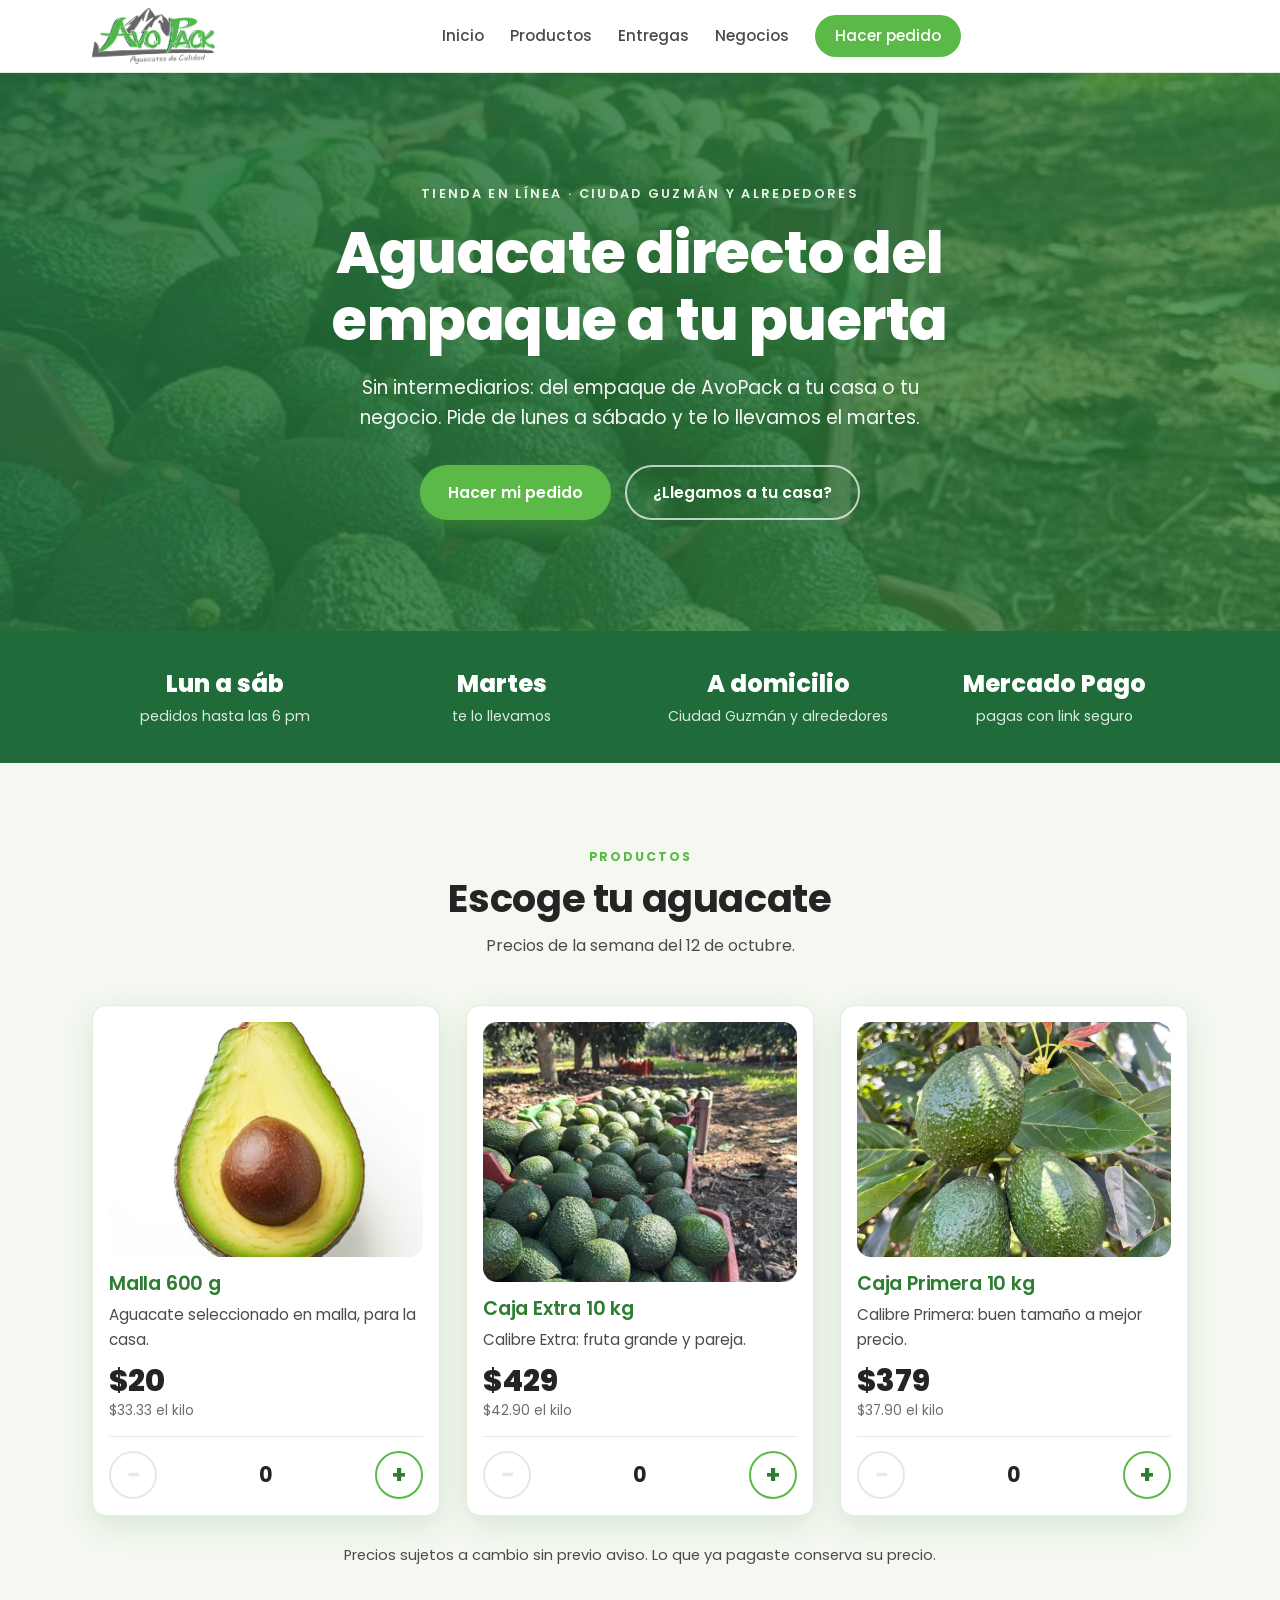
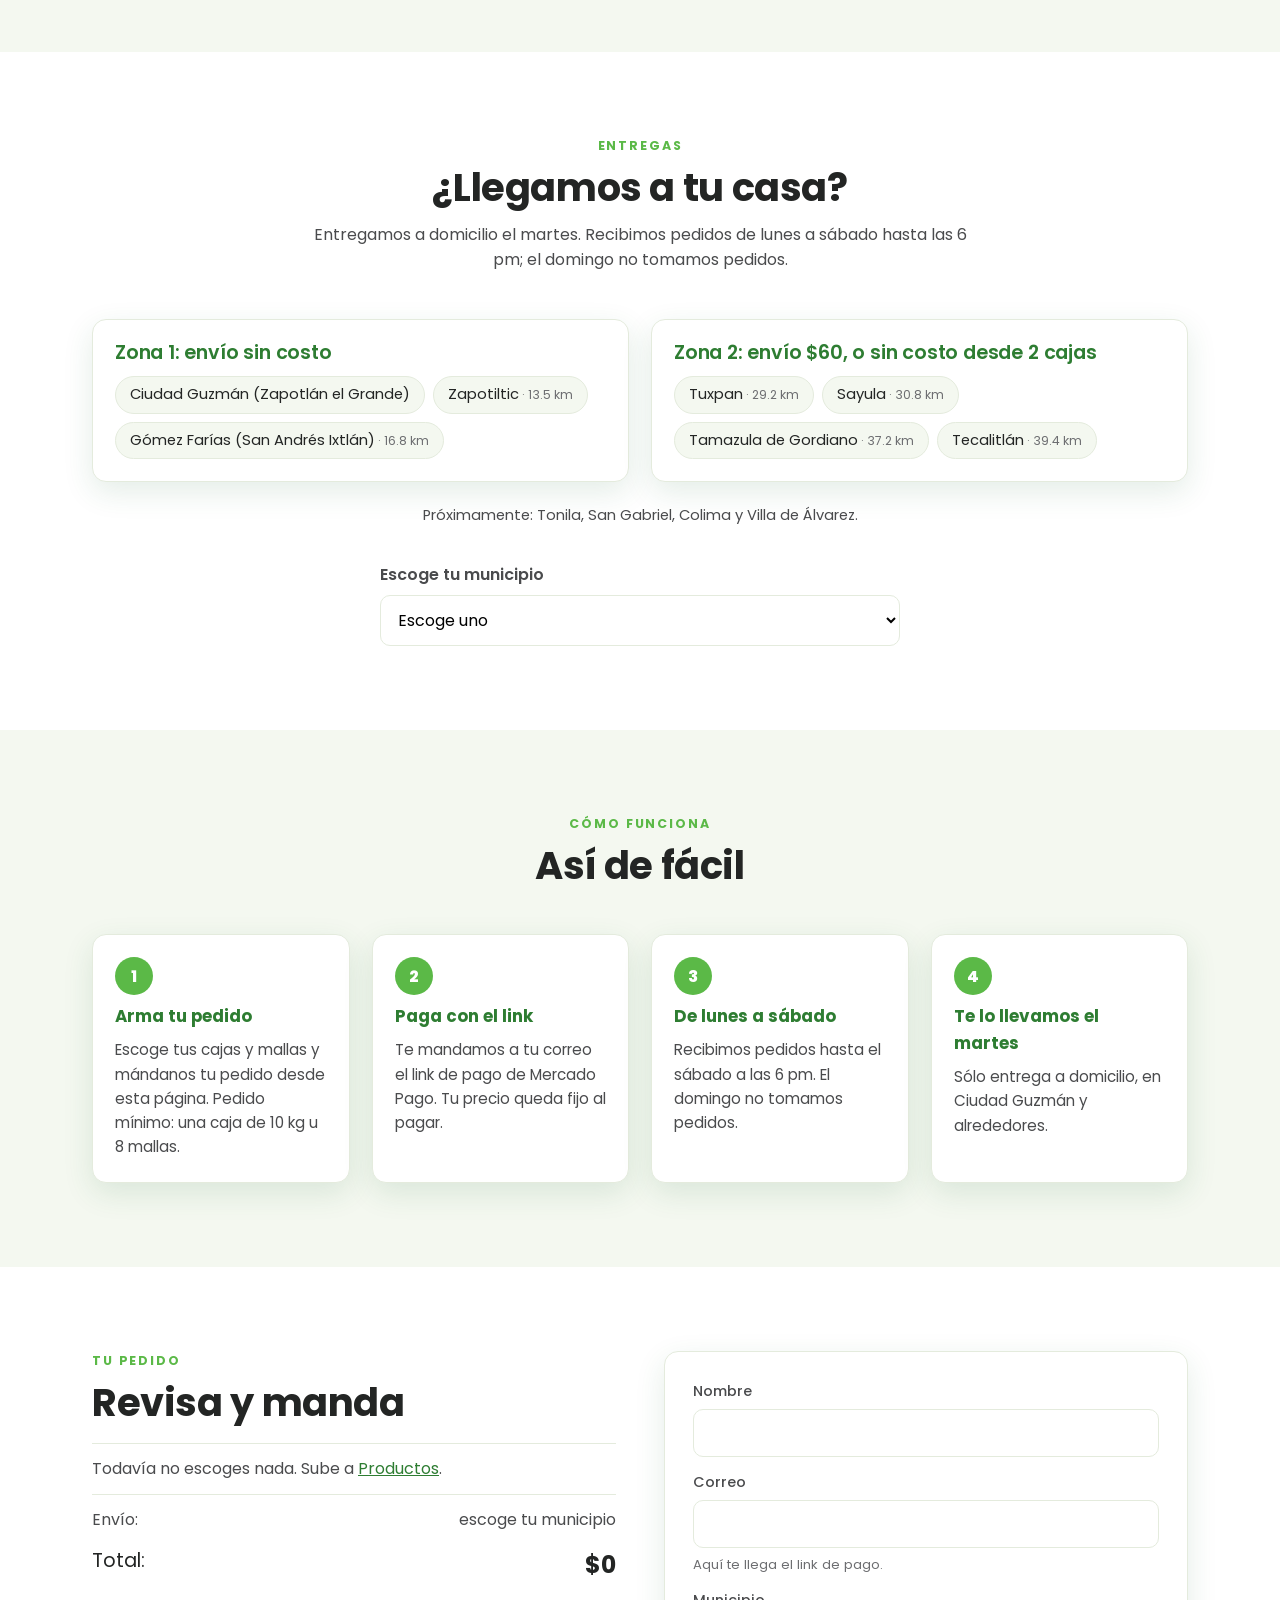
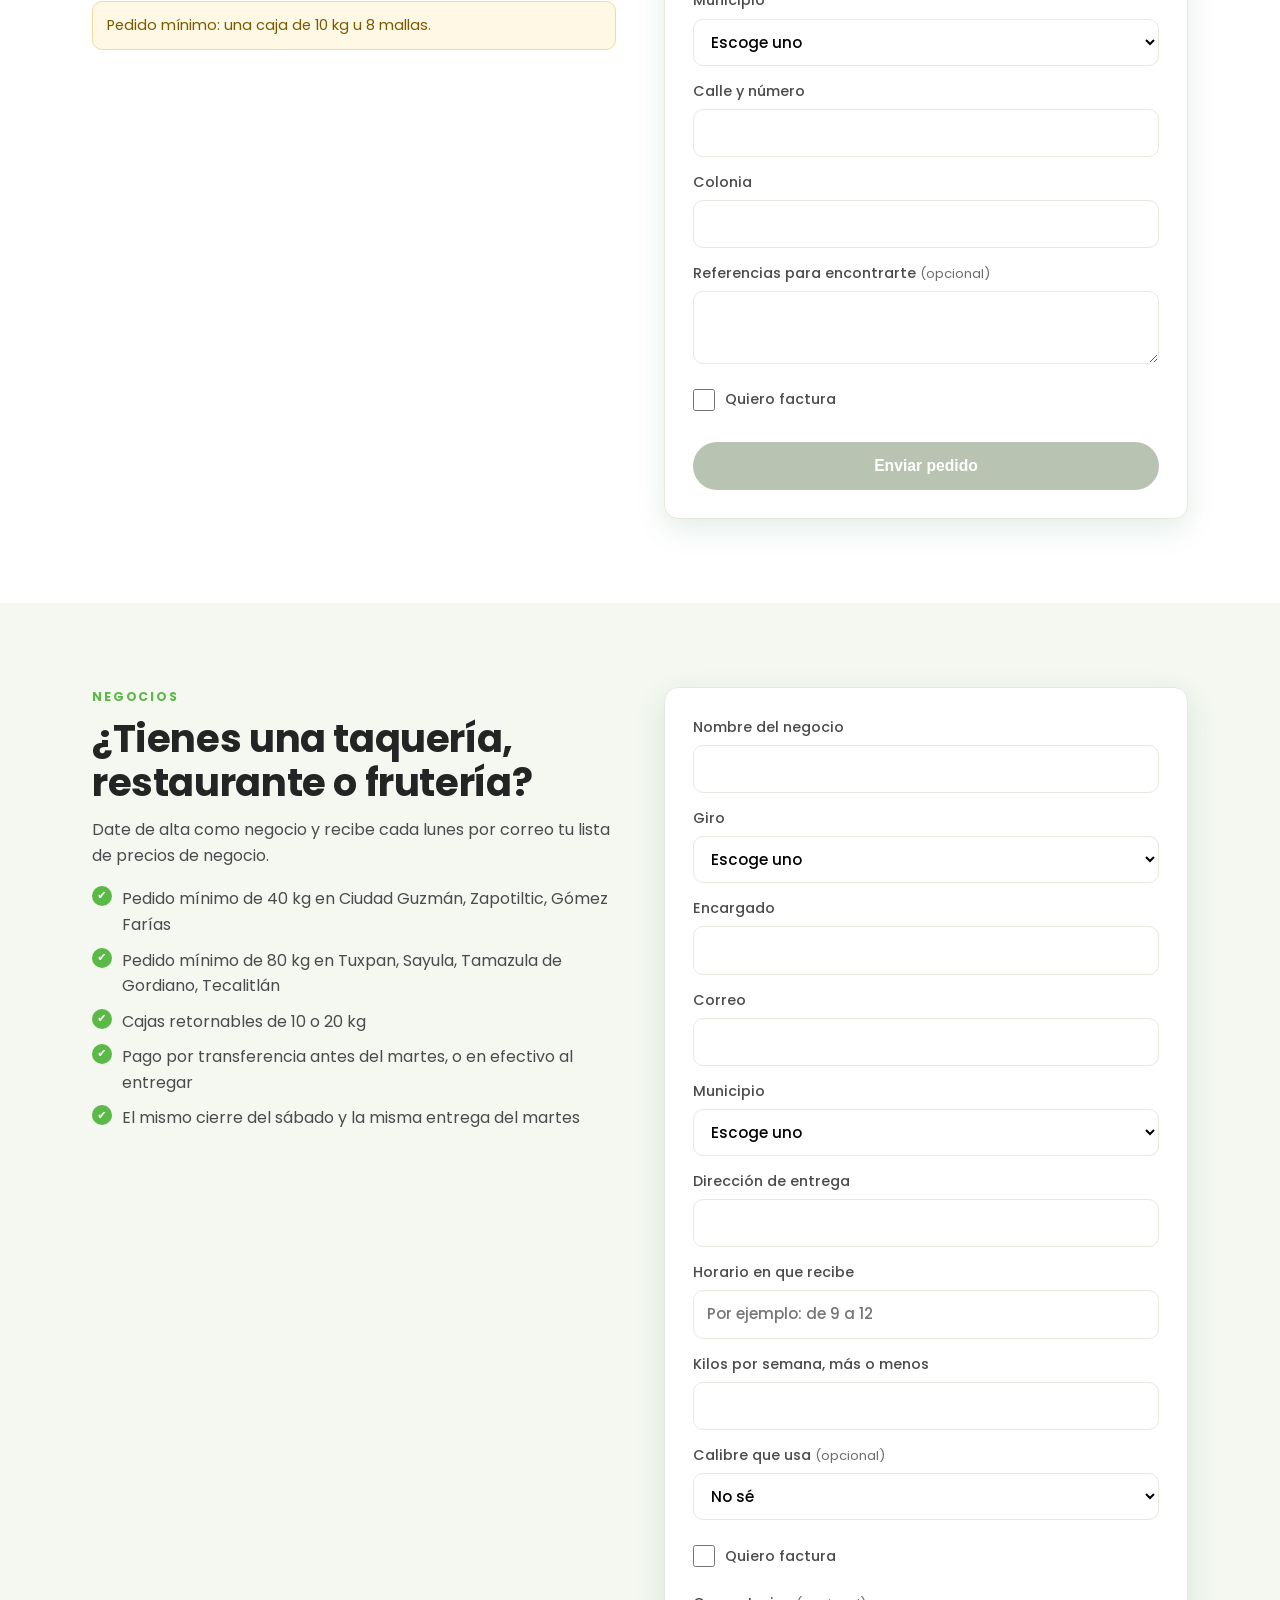
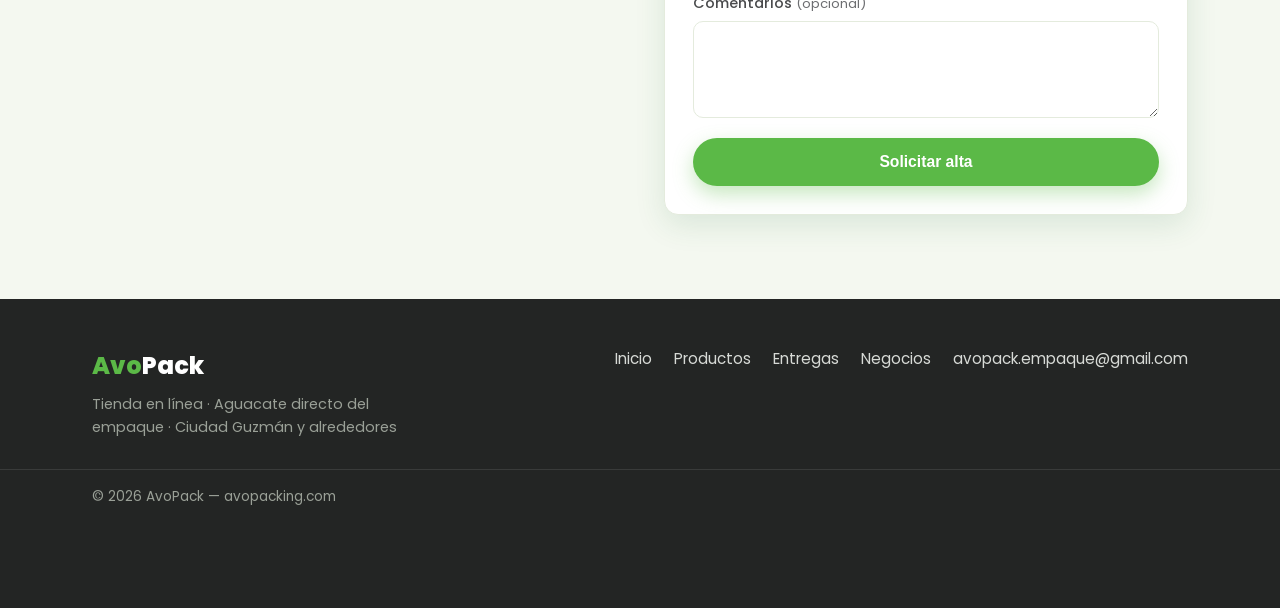
==== tienda/index.html @ 3673d778 "Agregar la tienda en linea (/tienda) para Ciudad Guzman y alrededores - Página nueva avopacking.com/" ====
<!DOCTYPE html>
<html lang="es">
<head>
  <meta charset="UTF-8" />
  <meta name="viewport" content="width=device-width, initial-scale=1.0" />
  <title>Tienda en línea — AvoPack</title>
  <meta name="description"
    content="Aguacate directo del empaque a tu puerta en Ciudad Guzmán y alrededores. Pide de lunes a sábado y te lo llevamos el martes." />

  <meta property="og:title" content="Tienda en línea — AvoPack" />
  <meta property="og:description" content="Aguacate directo del empaque a tu puerta en Ciudad Guzmán y alrededores." />
  <meta property="og:type" content="website" />
  <meta property="og:url" content="https://avopacking.com/tienda/" />
  <meta property="og:image" content="https://avopacking.com/assets/fotos/foto-campo-1.jpg" />

  <link rel="icon" type="image/png" sizes="32x32" href="/assets/favicon-32.png" />
  <link rel="icon" type="image/png" sizes="16x16" href="/assets/favicon-16.png" />
  <link rel="apple-touch-icon" href="/assets/apple-touch-icon.png" />
  <meta name="theme-color" content="#5bb947" />
  <link rel="preconnect" href="https://fonts.googleapis.com" />
  <link rel="preconnect" href="https://fonts.gstatic.com" crossorigin />
  <link href="https://fonts.googleapis.com/css2?family=Poppins:wght@400;500;600;700;800&display=swap" rel="stylesheet" />
  <link rel="stylesheet" href="/styles.css" />
  <link rel="stylesheet" href="/tienda/tienda.css" />
</head>
<body>

  <!-- ====== HEADER ====== -->
  <header class="site-header" id="header">
    <div class="container header-inner">
      <a href="/" class="brand" aria-label="AvoPack inicio">
        <img src="/assets/logo.png" alt="AvoPack" class="brand-logo"
          onerror="this.style.display='none';document.getElementById('brand-text').style.display='flex';" />
        <span class="brand-text" id="brand-text" style="display:none;">
          <strong>Avo<span>Pack</span></strong>
          <small>Aguacates de Calidad</small>
        </span>
      </a>

      <nav class="nav" id="nav" aria-label="Secciones">
        <a href="/">Inicio</a>
        <a href="#productos">Productos</a>
        <a href="#entrega">Entregas</a>
        <a href="#negocios">Negocios</a>
        <a href="#pedido" class="nav-cta">Hacer pedido</a>
      </nav>

      <div class="header-actions">
        <button class="menu-btn" id="menuBtn" aria-label="Menú" aria-expanded="false" aria-controls="nav">
          <span></span><span></span><span></span>
        </button>
      </div>
    </div>
  </header>

  <!-- ====== HERO ====== -->
  <section class="hero hero-tienda" id="inicio">
    <div class="container hero-content">
      <p class="eyebrow">Tienda en línea · Ciudad Guzmán y alrededores</p>
      <h1>Aguacate directo del empaque a tu puerta</h1>
      <p class="hero-sub">
        Sin intermediarios: del empaque de AvoPack a tu casa o tu negocio.
        Pide de lunes a sábado y te lo llevamos el martes.
      </p>
      <div class="hero-buttons">
        <a href="#pedido" class="btn btn-primary">Hacer mi pedido</a>
        <a href="#entrega" class="btn btn-ghost">¿Llegamos a tu casa?</a>
      </div>
    </div>
  </section>

  <!-- ====== DATOS ====== -->
  <section class="stats" aria-label="Cómo entregamos">
    <div class="container stats-grid">
      <div class="stat">
        <strong>Lun a sáb</strong>
        <span>pedidos hasta las 6 pm</span>
      </div>
      <div class="stat">
        <strong>Martes</strong>
        <span>te lo llevamos</span>
      </div>
      <div class="stat">
        <strong>A domicilio</strong>
        <span>Ciudad Guzmán y alrededores</span>
      </div>
      <div class="stat">
        <strong>Mercado Pago</strong>
        <span>pagas con link seguro</span>
      </div>
    </div>
  </section>

  <!-- ====== PRODUCTOS ====== -->
  <section class="section section-alt" id="productos">
    <div class="container">
      <div class="section-head">
        <p class="section-eyebrow">Productos</p>
        <h2>Escoge tu aguacate</h2>
        <p class="section-lead" id="preciosVigencia">Cargando los precios de la semana…</p>
      </div>

      <div class="cards" id="productosGrid" aria-live="polite"></div>
      <noscript>
        <p class="aviso aviso-err">Para hacer tu pedido necesitas activar JavaScript, o escríbenos a
          <a href="mailto:avopack.empaque@gmail.com">avopack.empaque@gmail.com</a>.</p>
      </noscript>

      <p class="nota-precios">
        Precios sujetos a cambio sin previo aviso. Lo que ya pagaste conserva su precio.
      </p>
    </div>
  </section>

  <!-- ====== ENTREGAS ====== -->
  <section class="section" id="entrega">
    <div class="container">
      <div class="section-head">
        <p class="section-eyebrow">Entregas</p>
        <h2>¿Llegamos a tu casa?</h2>
        <p class="section-lead">
          Entregamos a domicilio el martes. Recibimos pedidos de lunes a sábado hasta las 6 pm;
          el domingo no tomamos pedidos.
        </p>
      </div>

      <div class="zonas" id="zonas" aria-live="polite"></div>

      <div class="revisar">
        <label for="revisarMunicipio">Escoge tu municipio</label>
        <select id="revisarMunicipio">
          <option value="">Escoge uno</option>
        </select>
        <p class="aviso" id="revisarResultado" hidden></p>
      </div>

      <form class="contact-form avisame" id="avisameForm" action="https://formsubmit.co/avopack.empaque@gmail.com" method="POST" hidden novalidate>
        <input type="hidden" name="_subject" value="Avísame cuando lleguen — avopacking.com" />
        <input type="hidden" name="_captcha" value="false" />
        <input type="hidden" name="_template" value="table" />
        <input type="hidden" name="_next" value="https://avopacking.com/tienda/gracias.html" />
        <div class="form-status" id="avisameStatus" role="status" aria-live="polite"></div>
        <p>Déjanos tu correo y te avisamos cuando lleguemos a tu municipio.</p>
        <label>
          <span>Tu municipio</span>
          <input type="text" name="municipio" required />
        </label>
        <label>
          <span>Correo</span>
          <input type="email" name="email" autocomplete="email" required />
        </label>
        <button type="submit" class="btn btn-primary">Avísame</button>
      </form>
    </div>
  </section>

  <!-- ====== COMO FUNCIONA ====== -->
  <section class="section section-alt" id="como">
    <div class="container">
      <div class="section-head">
        <p class="section-eyebrow">Cómo funciona</p>
        <h2>Así de fácil</h2>
      </div>
      <ol class="pasos">
        <li>
          <strong>Arma tu pedido</strong>
          <span>Escoge tus cajas y mallas y mándanos tu pedido desde esta página.
            Pedido mínimo: una caja de 10 kg u 8 mallas.</span>
        </li>
        <li>
          <strong>Paga con el link</strong>
          <span>Te mandamos a tu correo el link de pago de Mercado Pago. Tu precio queda fijo al pagar.</span>
        </li>
        <li>
          <strong>De lunes a sábado</strong>
          <span>Recibimos pedidos hasta el sábado a las 6 pm. El domingo no tomamos pedidos.</span>
        </li>
        <li>
          <strong>Te lo llevamos el martes</strong>
          <span>Sólo entrega a domicilio, en Ciudad Guzmán y alrededores.</span>
        </li>
      </ol>
    </div>
  </section>

  <!-- ====== PEDIDO ====== -->
  <section class="section" id="pedido">
    <div class="container order-grid">
      <div class="order-summary">
        <p class="section-eyebrow">Tu pedido</p>
        <h2>Revisa y manda</h2>
        <ul class="resumen" id="resumen" aria-live="polite">
          <li class="resumen-vacio">Todavía no escoges nada. Sube a <a href="#productos">Productos</a>.</li>
        </ul>
        <p class="resumen-envio">Envío: <span id="envio">escoge tu municipio</span></p>
        <p class="resumen-total">Total: <strong id="total">$0</strong></p>
        <p class="aviso" id="minimo">Pedido mínimo: una caja de 10 kg u 8 mallas.</p>
      </div>

      <form class="contact-form" id="pedidoForm" action="https://formsubmit.co/avopack.empaque@gmail.com" method="POST" novalidate>
        <input type="hidden" name="_subject" value="Pedido de la tienda en línea — avopacking.com" />
        <input type="hidden" name="_captcha" value="false" />
        <input type="hidden" name="_template" value="table" />
        <input type="hidden" name="_next" value="https://avopacking.com/tienda/gracias.html" />
        <input type="hidden" name="pedido" id="campoPedido" />
        <input type="hidden" name="envio" id="campoEnvio" />
        <input type="hidden" name="total" id="campoTotal" />
        <input type="hidden" name="precios_de" id="campoPrecios" />
        <div class="form-status" id="pedidoStatus" role="status" aria-live="polite"></div>

        <label>
          <span>Nombre</span>
          <input type="text" name="nombre" autocomplete="name" required />
        </label>
        <label>
          <span>Correo</span>
          <input type="email" name="email" autocomplete="email" required />
          <small class="ayuda">Aquí te llega el link de pago.</small>
        </label>
        <label>
          <span>Municipio</span>
          <select name="municipio" id="pedidoMunicipio" data-municipios required>
            <option value="">Escoge uno</option>
          </select>
        </label>
        <label>
          <span>Calle y número</span>
          <input type="text" name="calle" autocomplete="address-line1" required />
        </label>
        <label>
          <span>Colonia</span>
          <input type="text" name="colonia" autocomplete="address-level3" required />
        </label>
        <label>
          <span>Referencias para encontrarte <small>(opcional)</small></span>
          <textarea name="referencias" rows="2"></textarea>
        </label>

        <label class="check">
          <input type="checkbox" name="quiere_factura" value="sí" data-factura="pedidoFactura" />
          <span>Quiero factura</span>
        </label>
        <fieldset class="factura" id="pedidoFactura" hidden>
          <legend>Datos para tu factura</legend>
          <label><span>RFC</span><input type="text" name="rfc" autocomplete="off" data-requerido /></label>
          <label><span>Razón social</span><input type="text" name="razon_social" data-requerido /></label>
          <label><span>Código postal fiscal</span><input type="text" name="cp_fiscal" inputmode="numeric" data-requerido /></label>
          <label><span>Régimen fiscal</span><input type="text" name="regimen_fiscal" data-requerido /></label>
          <label><span>Uso del CFDI</span><input type="text" name="uso_cfdi" data-requerido /></label>
        </fieldset>

        <button type="submit" class="btn btn-primary" id="pedidoEnviar" disabled>Enviar pedido</button>
      </form>
    </div>
  </section>

  <!-- ====== NEGOCIOS ====== -->
  <section class="section section-alt" id="negocios">
    <div class="container order-grid">
      <div>
        <p class="section-eyebrow">Negocios</p>
        <h2>¿Tienes una taquería, restaurante o frutería?</h2>
        <p class="section-lead">
          Date de alta como negocio y recibe cada lunes por correo tu lista de precios de negocio.
        </p>
        <ul class="check-list" id="negociosReglas">
          <li>Cajas retornables de 10 o 20 kg</li>
          <li>Pago por transferencia antes del martes, o en efectivo al entregar</li>
          <li>El mismo cierre del sábado y la misma entrega del martes</li>
        </ul>
      </div>

      <form class="contact-form" id="negocioForm" action="https://formsubmit.co/avopack.empaque@gmail.com" method="POST" novalidate>
        <input type="hidden" name="_subject" value="Alta de negocio — avopacking.com" />
        <input type="hidden" name="_captcha" value="false" />
        <input type="hidden" name="_template" value="table" />
        <input type="hidden" name="_next" value="https://avopacking.com/tienda/gracias.html" />
        <div class="form-status" id="negocioStatus" role="status" aria-live="polite"></div>

        <label>
          <span>Nombre del negocio</span>
          <input type="text" name="negocio" autocomplete="organization" required />
        </label>
        <label>
          <span>Giro</span>
          <select name="giro" required>
            <option value="">Escoge uno</option>
            <option>Taquería</option>
            <option>Restaurante</option>
            <option>Frutería</option>
            <option>Juguería</option>
            <option>Cocina económica</option>
            <option>Cafetería</option>
            <option>Otro</option>
          </select>
        </label>
        <label>
          <span>Encargado</span>
          <input type="text" name="encargado" autocomplete="name" required />
        </label>
        <label>
          <span>Correo</span>
          <input type="email" name="email" autocomplete="email" required />
        </label>
        <label>
          <span>Municipio</span>
          <select name="municipio" data-municipios required>
            <option value="">Escoge uno</option>
          </select>
        </label>
        <label>
          <span>Dirección de entrega</span>
          <input type="text" name="direccion" autocomplete="street-address" required />
        </label>
        <label>
          <span>Horario en que recibe</span>
          <input type="text" name="horario" placeholder="Por ejemplo: de 9 a 12" required />
        </label>
        <label>
          <span>Kilos por semana, más o menos</span>
          <input type="number" name="kilos_semana" min="0" step="10" inputmode="numeric" required />
        </label>
        <label>
          <span>Calibre que usa <small>(opcional)</small></span>
          <select name="calibre">
            <option value="">No sé</option>
            <option>Súper</option>
            <option>Extra</option>
            <option>Primera</option>
            <option>Segunda</option>
            <option>Tercera</option>
          </select>
        </label>

        <label class="check">
          <input type="checkbox" name="quiere_factura" value="sí" data-factura="negocioFactura" />
          <span>Quiero factura</span>
        </label>
        <fieldset class="factura" id="negocioFactura" hidden>
          <legend>Datos para tu factura</legend>
          <label><span>RFC</span><input type="text" name="rfc" autocomplete="off" data-requerido /></label>
          <label><span>Razón social</span><input type="text" name="razon_social" data-requerido /></label>
          <label><span>Código postal fiscal</span><input type="text" name="cp_fiscal" inputmode="numeric" data-requerido /></label>
          <label><span>Régimen fiscal</span><input type="text" name="regimen_fiscal" data-requerido /></label>
          <label><span>Uso del CFDI</span><input type="text" name="uso_cfdi" data-requerido /></label>
        </fieldset>

        <label>
          <span>Comentarios <small>(opcional)</small></span>
          <textarea name="comentarios" rows="3"></textarea>
        </label>

        <button type="submit" class="btn btn-primary">Solicitar alta</button>
      </form>
    </div>
  </section>

  <!-- ====== FOOTER ====== -->
  <footer class="site-footer">
    <div class="container footer-inner">
      <div class="footer-brand">
        <strong>Avo<span>Pack</span></strong>
        <p>Tienda en línea · Aguacate directo del empaque · Ciudad Guzmán y alrededores</p>
      </div>
      <div class="footer-links">
        <a href="/">Inicio</a>
        <a href="#productos">Productos</a>
        <a href="#entrega">Entregas</a>
        <a href="#negocios">Negocios</a>
        <a href="mailto:avopack.empaque@gmail.com">avopack.empaque@gmail.com</a>
      </div>
    </div>
    <div class="footer-bottom">
      <div class="container">
        <span>© <span id="year"></span> AvoPack — avopacking.com</span>
      </div>
    </div>
  </footer>

  <a href="#pedido" class="barra-pedido" id="barraPedido" hidden>
    <span>Ver mi pedido</span>
    <strong id="barraTotal">$0</strong>
  </a>

  <script src="/tienda/tienda.js"></script>

  <!-- Vercel Web Analytics -->
  <script>window.va = window.va || function () { (window.vaq = window.vaq || []).push(arguments); };</script>
  <script defer src="/_vercel/insights/script.js"></script>
</body>
</html>
---- styles.css ----
/* ====== AvoPack — estilos ====== */
:root {
  --green: #5bb947;
  --green-dark: #2e7d32;
  --green-deep: #1f6b3a;
  --gray: #6d6e71;
  --gray-dark: #4a4b4d;
  --ink: #232524;
  --bg: #ffffff;
  --bg-soft: #f4f8f0;
  --line: #e4ebdd;
  --white: #ffffff;
  --radius: 14px;
  --shadow: 0 10px 30px rgba(31, 107, 58, 0.12);
  --max: 1140px;
}

* { box-sizing: border-box; margin: 0; padding: 0; }

html { scroll-behavior: smooth; }

body {
  font-family: "Poppins", system-ui, -apple-system, "Segoe UI", Roboto, sans-serif;
  color: var(--ink);
  background: var(--bg);
  line-height: 1.6;
  -webkit-font-smoothing: antialiased;
}

img { max-width: 100%; display: block; }

a { color: inherit; text-decoration: none; }

.container { width: 100%; max-width: var(--max); margin: 0 auto; padding: 0 22px; }

h1, h2, h3 { line-height: 1.15; letter-spacing: -0.01em; }
h2 { font-size: clamp(1.7rem, 3.5vw, 2.4rem); font-weight: 700; color: var(--ink); }
h3 { font-size: 1.2rem; font-weight: 600; }

/* ====== BUTTONS ====== */
.btn {
  display: inline-block;
  padding: 13px 26px;
  border-radius: 999px;
  font-weight: 600;
  font-size: 0.98rem;
  cursor: pointer;
  border: 2px solid transparent;
  transition: transform 0.15s ease, box-shadow 0.2s ease, background 0.2s ease;
}
.btn-primary { background: var(--green); color: #fff; box-shadow: 0 8px 20px rgba(91, 185, 71, 0.35); }
.btn-primary:hover { background: var(--green-dark); transform: translateY(-2px); }
.btn-ghost { background: transparent; color: #fff; border-color: rgba(255, 255, 255, 0.7); }
.btn-ghost:hover { background: rgba(255, 255, 255, 0.15); transform: translateY(-2px); }

/* ====== HEADER ====== */
.site-header {
  position: sticky; top: 0; z-index: 50;
  background: rgba(255, 255, 255, 0.95);
  backdrop-filter: blur(8px);
  border-bottom: 1px solid var(--line);
}
.header-inner { display: flex; align-items: center; justify-content: space-between; gap: 16px; height: 72px; }
.brand { display: flex; align-items: center; }
.brand-logo { height: 56px; width: auto; }
.brand-text { flex-direction: column; line-height: 1; }
.brand-text strong { font-size: 1.5rem; font-weight: 800; color: var(--green); }
.brand-text strong span { color: var(--gray); }
.brand-text small { color: var(--gray); font-style: italic; font-size: 0.7rem; }

.nav { display: flex; align-items: center; gap: 26px; }
.nav a { font-weight: 500; color: var(--gray-dark); font-size: 0.96rem; transition: color 0.2s; }
.nav a:hover { color: var(--green); }
.nav .nav-cta {
  background: var(--green); color: #fff; padding: 9px 20px; border-radius: 999px;
}
.nav .nav-cta:hover { background: var(--green-dark); color: #fff; }

.header-actions { display: flex; align-items: center; gap: 12px; }
.lang-toggle {
  background: transparent; border: 1.5px solid var(--line); border-radius: 999px;
  padding: 6px 12px; font-weight: 600; font-size: 0.8rem; cursor: pointer; color: var(--gray-dark);
}
.lang-toggle .lang-on { color: var(--green); }
body.en .lang-toggle .lang-on { color: var(--gray); }
body.en .lang-toggle .lang-off { color: var(--green); }

.menu-btn { display: none; flex-direction: column; gap: 5px; background: none; border: none; cursor: pointer; padding: 6px; }
.menu-btn span { width: 24px; height: 2.5px; background: var(--gray-dark); border-radius: 2px; transition: 0.3s; }

/* ====== HERO ====== */
.hero {
  position: relative;
  min-height: 88vh;
  display: flex;
  align-items: center;
  background:
    linear-gradient(120deg, rgba(31, 107, 58, 0.86), rgba(46, 125, 50, 0.72)),
    url("assets/fotos/foto-campo-1.jpg") center/cover;
  color: #fff;
  text-align: center;
}
.hero-content { position: relative; max-width: 820px; margin: 0 auto; padding: 90px 22px; }
.eyebrow { text-transform: uppercase; letter-spacing: 0.18em; font-size: 0.8rem; font-weight: 600; opacity: 0.9; margin-bottom: 16px; }
.hero h1 { font-size: clamp(2.1rem, 5.5vw, 3.6rem); font-weight: 800; margin-bottom: 20px; }
.hero-sub { font-size: clamp(1rem, 2vw, 1.18rem); max-width: 620px; margin: 0 auto 32px; opacity: 0.95; }
.hero-buttons { display: flex; gap: 14px; justify-content: center; flex-wrap: wrap; }

/* ====== STATS ====== */
.stats { background: var(--green-deep); color: #fff; }
.stats-grid { display: grid; grid-template-columns: repeat(4, 1fr); gap: 10px; padding: 34px 22px; text-align: center; }
.stat strong { display: block; font-size: 1.5rem; font-weight: 800; }
.stat span { font-size: 0.88rem; opacity: 0.85; }

/* ====== SECTIONS ====== */
.section { padding: 84px 0; }
.section-alt { background: var(--bg-soft); }
.section-eyebrow { text-transform: uppercase; letter-spacing: 0.15em; font-size: 0.78rem; font-weight: 700; color: var(--green); margin-bottom: 10px; }
.section-head { text-align: center; max-width: 660px; margin: 0 auto 46px; }
.section-lead { color: var(--gray-dark); margin-top: 12px; }

/* ====== ABOUT ====== */
.about-grid, .quality-grid, .contact-grid { display: grid; grid-template-columns: 1fr 1fr; gap: 48px; align-items: center; }
.about-text p, .quality-text p { color: var(--gray-dark); margin-bottom: 14px; }
.check-list { list-style: none; margin-top: 18px; }
.check-list li { position: relative; padding-left: 30px; margin-bottom: 10px; color: var(--gray-dark); }
.check-list li::before {
  content: "✔"; position: absolute; left: 0; top: 0;
  color: #fff; background: var(--green); width: 20px; height: 20px; border-radius: 50%;
  font-size: 0.7rem; display: flex; align-items: center; justify-content: center;
}

/* ====== PLACEHOLDER IMAGES ====== */
.placeholder-img {
  background: repeating-linear-gradient(45deg, #e8f1e2, #e8f1e2 14px, #dde9d4 14px, #dde9d4 28px);
  border: 2px dashed #b9d2ab;
  border-radius: var(--radius);
  min-height: 210px;
  display: flex; align-items: center; justify-content: center;
  text-align: center; color: var(--green-dark); font-weight: 600; font-size: 0.92rem;
  padding: 16px;
}
.placeholder-img.tall { min-height: 380px; }
/* Para fotos reales que reemplacen los placeholders */
.ph-photo { width: 100%; height: 100%; object-fit: cover; border-radius: var(--radius); }
.card .ph-photo { min-height: 170px; margin-bottom: 16px; }
.tall.ph-photo, .about-media .ph-photo, .quality-media .ph-photo { min-height: 380px; }
.gallery .ph-photo { aspect-ratio: 4 / 3; }

/* ====== CARDS ====== */
.cards { display: grid; grid-template-columns: repeat(3, 1fr); gap: 26px; }
.card {
  background: #fff; border: 1px solid var(--line); border-radius: var(--radius);
  padding: 16px; box-shadow: var(--shadow); transition: transform 0.2s;
}
.card:hover { transform: translateY(-5px); }
.card .placeholder-img { min-height: 170px; margin-bottom: 16px; }
.card h3 { margin-bottom: 8px; color: var(--green-dark); }
.card p { color: var(--gray-dark); font-size: 0.95rem; }

/* ====== QUALITY BADGES ====== */
.badges { display: flex; flex-direction: column; gap: 14px; margin-top: 22px; }
.badge { display: flex; align-items: center; gap: 14px; background: #fff; border: 1px solid var(--line); border-radius: var(--radius); padding: 14px 18px; box-shadow: var(--shadow); }
.badge-icon { font-size: 1.3rem; width: 42px; height: 42px; display: flex; align-items: center; justify-content: center; background: var(--bg-soft); border-radius: 10px; color: var(--green); }
.badge strong { display: block; color: var(--ink); }
.badge small { color: var(--gray); }

/* ====== VIDEO ====== */
.section-video { background: var(--ink); color: #fff; }
.section-video .section-eyebrow { color: var(--green); }
.section-video h2 { color: #fff; }
.section-video .section-lead { color: #c9cdc6; }
.video-frame {
  position: relative; max-width: 900px; margin: 0 auto;
  aspect-ratio: 16 / 9; border-radius: var(--radius); overflow: hidden;
  box-shadow: 0 18px 50px rgba(0, 0, 0, 0.45); background: #000;
}
.video-frame iframe { position: absolute; inset: 0; width: 100%; height: 100%; border: 0; }

/* ====== GALLERY ====== */
.gallery { display: grid; grid-template-columns: repeat(3, 1fr); gap: 18px; }

/* ====== CONTACT ====== */
.contact-list { list-style: none; margin: 24px 0; }
.contact-list li { display: flex; align-items: center; gap: 12px; margin-bottom: 14px; font-size: 1.02rem; }
.contact-list .ci { font-size: 1.2rem; }
.contact-list a:hover { color: var(--green); }
.socials { display: flex; gap: 12px; margin-top: 18px; }
.socials a { border: 1.5px solid var(--line); border-radius: 999px; padding: 8px 18px; font-weight: 600; font-size: 0.9rem; color: var(--gray-dark); transition: 0.2s; }
.socials a:hover { background: var(--green); color: #fff; border-color: var(--green); }

.contact-form { background: #fff; border: 1px solid var(--line); border-radius: var(--radius); padding: 28px; box-shadow: var(--shadow); display: flex; flex-direction: column; gap: 14px; }
.contact-form label { display: flex; flex-direction: column; gap: 6px; font-weight: 500; font-size: 0.9rem; color: var(--gray-dark); }
.contact-form input, .contact-form textarea {
  border: 1.5px solid var(--line); border-radius: 10px; padding: 11px 13px; font: inherit; font-size: 0.95rem; resize: vertical;
  width: 100%; min-width: 0;
}
.contact-form input:focus, .contact-form textarea:focus { outline: none; border-color: var(--green); }
.contact-form .btn { margin-top: 6px; }
.form-status { display: none; border-radius: 10px; padding: 12px 14px; font-size: 0.92rem; font-weight: 500; }
.form-status.ok { display: block; background: #e8f6e2; color: #2e7d32; border: 1px solid #b9e0a8; }
.form-status.err { display: block; background: #fdecea; color: #c0392b; border: 1px solid #f5c6c0; }

/* ====== FOOTER ====== */
.site-footer { background: var(--ink); color: #d7dad6; }
.footer-inner { display: flex; justify-content: space-between; gap: 26px; flex-wrap: wrap; padding: 48px 22px 30px; }
.footer-brand strong { font-size: 1.5rem; font-weight: 800; color: var(--green); }
.footer-brand strong span { color: #fff; }
.footer-brand p { margin-top: 8px; font-size: 0.9rem; color: #9aa097; max-width: 320px; }
.footer-links { display: flex; gap: 22px; flex-wrap: wrap; align-items: flex-start; }
.footer-links a { color: #d7dad6; font-size: 0.95rem; }
.footer-links a:hover { color: var(--green); }
.footer-bottom { border-top: 1px solid rgba(255, 255, 255, 0.1); padding: 16px 0; font-size: 0.85rem; color: #9aa097; }

/* ====== WHATSAPP FLOAT ====== */
.whatsapp-float {
  position: fixed; right: 20px; bottom: 20px; z-index: 60;
  width: 56px; height: 56px; border-radius: 50%;
  background: #25d366; color: #fff;
  display: flex; align-items: center; justify-content: center;
  box-shadow: 0 8px 22px rgba(37, 211, 102, 0.5);
  transition: transform 0.2s;
}
.whatsapp-float:hover { transform: scale(1.08); }

/* ====== LANGUAGE VISIBILITY ====== */
[data-en] { } /* handled in JS */

/* ====== RESPONSIVE ====== */
@media (max-width: 880px) {
  .nav {
    position: fixed; top: 72px; left: 0; right: 0;
    background: #fff; flex-direction: column; align-items: stretch;
    gap: 0; padding: 10px 22px 20px; border-bottom: 1px solid var(--line);
    transform: translateY(-130%); transition: transform 0.3s ease; box-shadow: var(--shadow);
  }
  .nav.open { transform: translateY(0); }
  .nav a { padding: 12px 0; border-bottom: 1px solid var(--line); }
  .nav .nav-cta { text-align: center; margin-top: 10px; border-bottom: none; }
  .menu-btn { display: flex; }
  .about-grid, .quality-grid, .contact-grid { grid-template-columns: minmax(0, 1fr); gap: 30px; }
  .cards { grid-template-columns: 1fr; }
  .stats-grid { grid-template-columns: repeat(2, 1fr); gap: 22px; }
  .gallery { grid-template-columns: repeat(2, 1fr); }
}
@media (max-width: 480px) {
  .gallery { grid-template-columns: 1fr; }
  .stats-grid { grid-template-columns: 1fr; }
  .section { padding: 60px 0; }
}
---- tienda/tienda.css ----
/* ====== AvoPack — Tienda en línea ======
   Se carga después de /styles.css y sólo agrega lo que esta página necesita. */

/* El hero de la portada ocupa casi toda la pantalla; aquí basta con menos. */
.hero-tienda {
  min-height: 62vh;
  background:
    linear-gradient(120deg, rgba(31, 107, 58, 0.88), rgba(46, 125, 50, 0.74)),
    url("/assets/fotos/foto-campo-1.jpg") center/cover;
}

/* Foco visible para quien navega con teclado. */
.btn:focus-visible,
.nav a:focus-visible,
.stepper button:focus-visible,
.contact-form input:focus-visible,
.contact-form select:focus-visible,
.contact-form textarea:focus-visible,
.check input:focus-visible {
  outline: 3px solid var(--green-dark);
  outline-offset: 2px;
}

/* ====== PRODUCTOS ====== */
.producto { display: flex; flex-direction: column; }
.producto .ph-photo { aspect-ratio: 4 / 3; min-height: 0; }
.producto p { flex-grow: 1; }
.producto .precio { margin: 14px 0 4px; font-size: 1.9rem; font-weight: 800; color: var(--ink); line-height: 1; flex-grow: 0; }
.producto .precio-kg { font-size: 0.85rem; color: var(--gray); margin-bottom: 14px; flex-grow: 0; }

.stepper { display: flex; align-items: center; justify-content: space-between; gap: 10px; border-top: 1px solid var(--line); padding-top: 14px; }
.stepper button {
  width: 48px; height: 48px; border-radius: 50%;
  border: 2px solid var(--green); background: #fff; color: var(--green-dark);
  font: inherit; font-size: 1.5rem; font-weight: 700; line-height: 1; cursor: pointer;
}
.stepper button:hover:not(:disabled) { background: var(--green); color: #fff; }
.stepper button:disabled { border-color: var(--line); color: var(--line); cursor: default; }
.stepper output { font-size: 1.3rem; font-weight: 700; min-width: 3ch; text-align: center; }

.nota-precios { text-align: center; color: var(--gray-dark); font-size: 0.92rem; margin-top: 28px; }

/* ====== ENTREGAS ====== */
.zonas { display: grid; grid-template-columns: repeat(2, minmax(0, 1fr)); gap: 22px; }
.zona { background: #fff; border: 1px solid var(--line); border-radius: var(--radius); padding: 22px; box-shadow: var(--shadow); }
.zona h3 { color: var(--green-dark); margin-bottom: 12px; }
.municipios { list-style: none; display: flex; flex-wrap: wrap; gap: 8px; }
.municipios li { background: var(--bg-soft); border: 1px solid var(--line); border-radius: 999px; padding: 6px 14px; font-size: 0.92rem; }
.municipios small { color: var(--gray); }
.proximamente { grid-column: 1 / -1; text-align: center; color: var(--gray-dark); font-size: 0.92rem; }
.revisar { max-width: 520px; margin: 34px auto 0; display: flex; flex-direction: column; gap: 8px; }
.revisar label { font-weight: 600; color: var(--gray-dark); }
.revisar select {
  border: 1.5px solid var(--line); border-radius: 10px; padding: 12px 13px;
  font: inherit; font-size: 1rem; background: #fff; width: 100%;
}
.revisar select:focus-visible { outline: 3px solid var(--green-dark); outline-offset: 2px; }
.revisar .aviso { margin-top: 6px; }
.avisame { max-width: 520px; margin: 18px auto 0; }
.avisame[hidden] { display: none; }
.avisame p { color: var(--gray-dark); }
.resumen-envio { display: flex; justify-content: space-between; margin-top: 12px; color: var(--gray-dark); }

/* ====== COMO FUNCIONA ====== */
.pasos {
  list-style: none; counter-reset: paso;
  display: grid; grid-template-columns: repeat(4, 1fr); gap: 22px;
}
.pasos li {
  counter-increment: paso;
  background: #fff; border: 1px solid var(--line); border-radius: var(--radius);
  padding: 22px; box-shadow: var(--shadow);
  display: flex; flex-direction: column; gap: 8px;
}
.pasos li::before {
  content: counter(paso);
  width: 38px; height: 38px; border-radius: 50%;
  background: var(--green); color: #fff; font-weight: 800;
  display: flex; align-items: center; justify-content: center;
}
.pasos strong { color: var(--green-dark); font-size: 1.05rem; }
.pasos span { color: var(--gray-dark); font-size: 0.95rem; }

/* ====== PEDIDO ====== */
.order-grid { display: grid; grid-template-columns: 1fr 1fr; gap: 48px; align-items: start; }
.order-summary h2 { margin-bottom: 18px; }
.resumen { list-style: none; border-top: 1px solid var(--line); }
.resumen li { display: flex; justify-content: space-between; gap: 12px; padding: 12px 0; border-bottom: 1px solid var(--line); }
.resumen .resumen-vacio { display: block; color: var(--gray-dark); }
.resumen .resumen-vacio a { color: var(--green-dark); text-decoration: underline; }
.resumen-total { display: flex; justify-content: space-between; font-size: 1.2rem; margin-top: 14px; }
.resumen-total strong { font-size: 1.5rem; }

.aviso { margin-top: 16px; padding: 12px 14px; border-radius: 10px; font-size: 0.92rem; background: #fff8e5; color: #7a5a00; border: 1px solid #f1dca0; }
.aviso.ok { background: #e8f6e2; color: #2e7d32; border-color: #b9e0a8; }
.aviso-err { background: #fdecea; color: #a5281b; border-color: #f5c6c0; }

.contact-form select {
  border: 1.5px solid var(--line); border-radius: 10px; padding: 11px 13px;
  font: inherit; font-size: 0.95rem; background: #fff; width: 100%; min-width: 0;
}
.contact-form select:focus { outline: none; border-color: var(--green); }
.contact-form .ayuda, .contact-form label small { font-weight: 400; color: var(--gray); font-size: 0.82rem; }
.contact-form .check { flex-direction: row; align-items: center; gap: 10px; cursor: pointer; min-height: 44px; }
.contact-form .check input { width: 22px; height: 22px; accent-color: var(--green); }
.factura { border: 1.5px solid var(--line); border-radius: 10px; padding: 14px; display: flex; flex-direction: column; gap: 12px; }
.factura[hidden] { display: none; }
.factura legend { padding: 0 6px; font-weight: 600; font-size: 0.9rem; color: var(--green-dark); }
.contact-form .btn:disabled { background: #b8c4b1; box-shadow: none; transform: none; cursor: not-allowed; }

/* Barra fija con el total, para no perder el pedido al bajar por la página. */
.barra-pedido {
  position: fixed; left: 16px; right: 16px; bottom: 16px; z-index: 60;
  max-width: 520px; margin: 0 auto;
  display: flex; justify-content: space-between; align-items: center; gap: 12px;
  min-height: 52px; padding: 12px 22px; border-radius: 999px;
  background: var(--green-deep); color: #fff; font-weight: 600;
  box-shadow: 0 10px 26px rgba(31, 107, 58, 0.35);
}
.barra-pedido[hidden], .barra-pedido.en-pedido { display: none; }

/* Que el encabezado fijo no tape el título al saltar a una sección. */
section[id] { scroll-margin-top: 72px; }
.barra-pedido:focus-visible { outline: 3px solid var(--green); outline-offset: 3px; }
.site-footer { padding-bottom: 84px; }

/* ====== RESPONSIVE ====== */
@media (max-width: 880px) {
  .pasos { grid-template-columns: repeat(2, 1fr); }
  .order-grid, .zonas { grid-template-columns: minmax(0, 1fr); gap: 30px; }
}
@media (max-width: 480px) {
  .pasos { grid-template-columns: 1fr; }
  .hero-tienda { min-height: 0; }
}
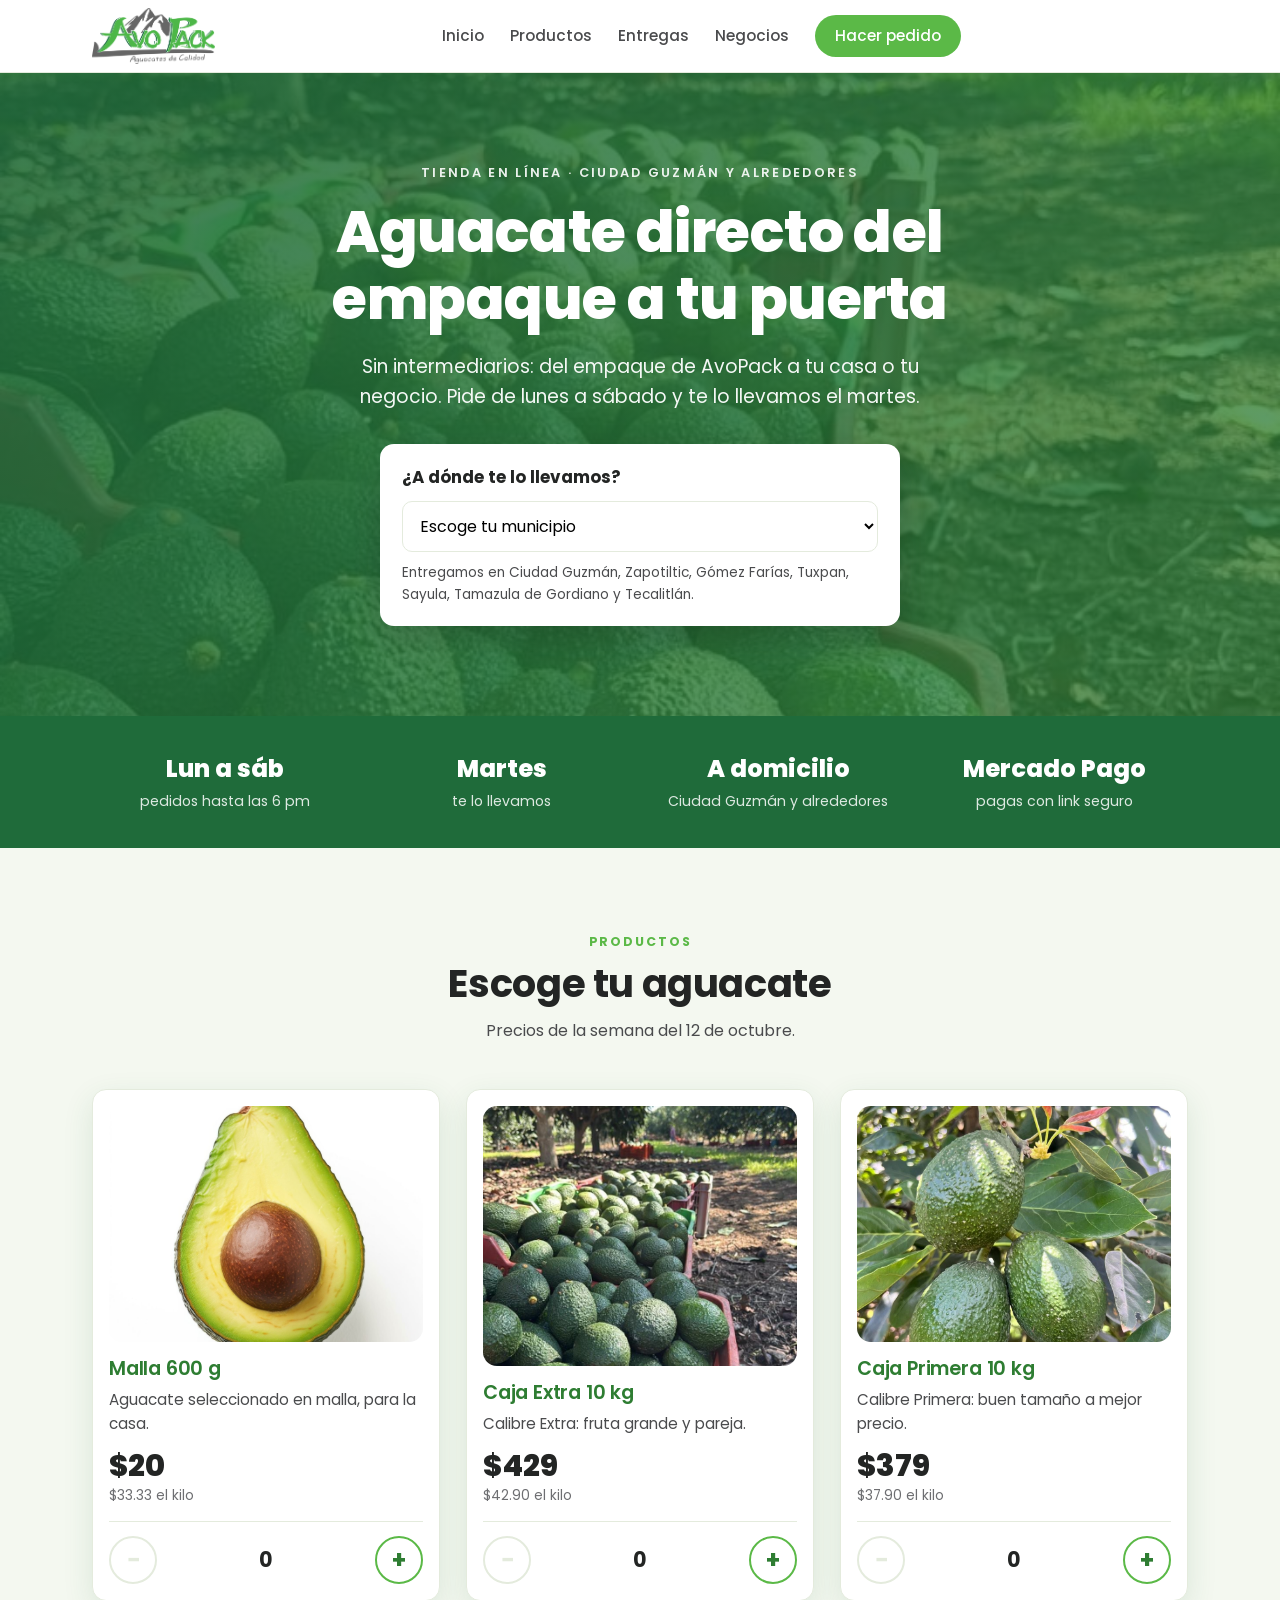
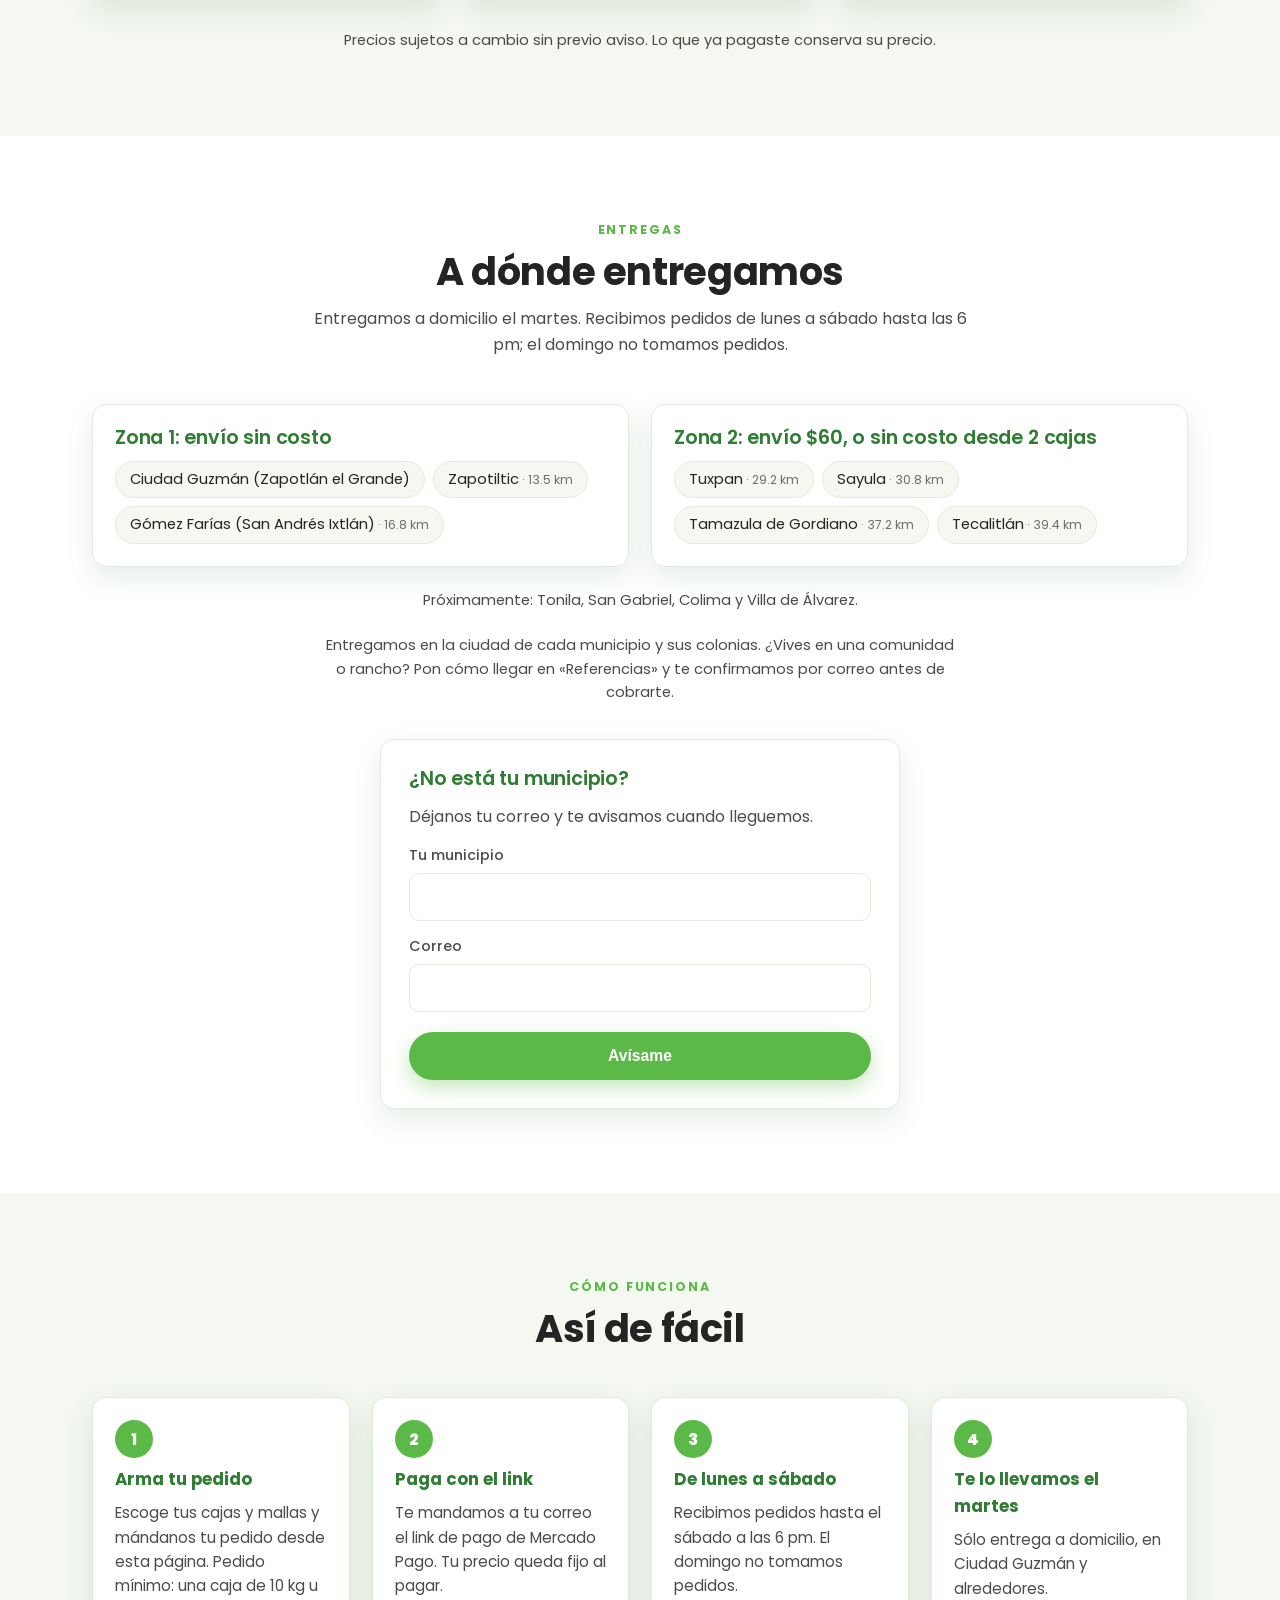
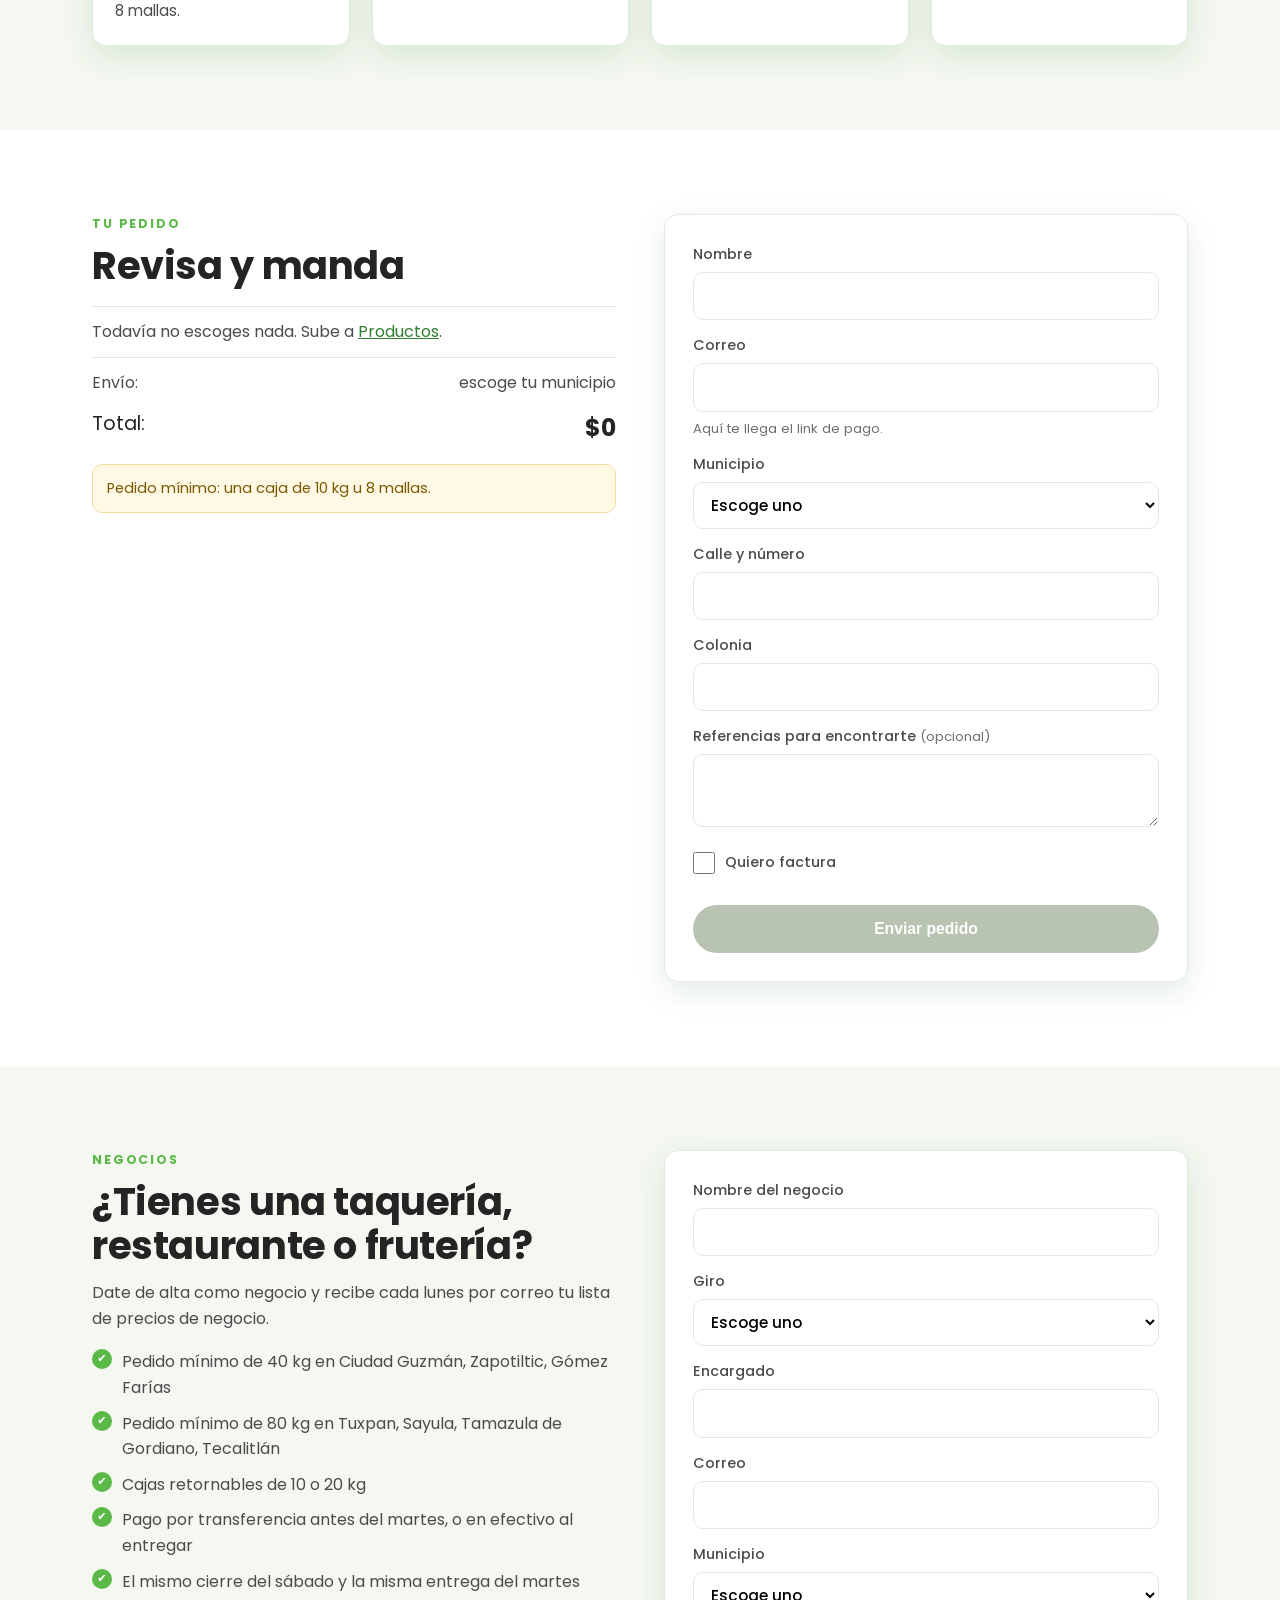
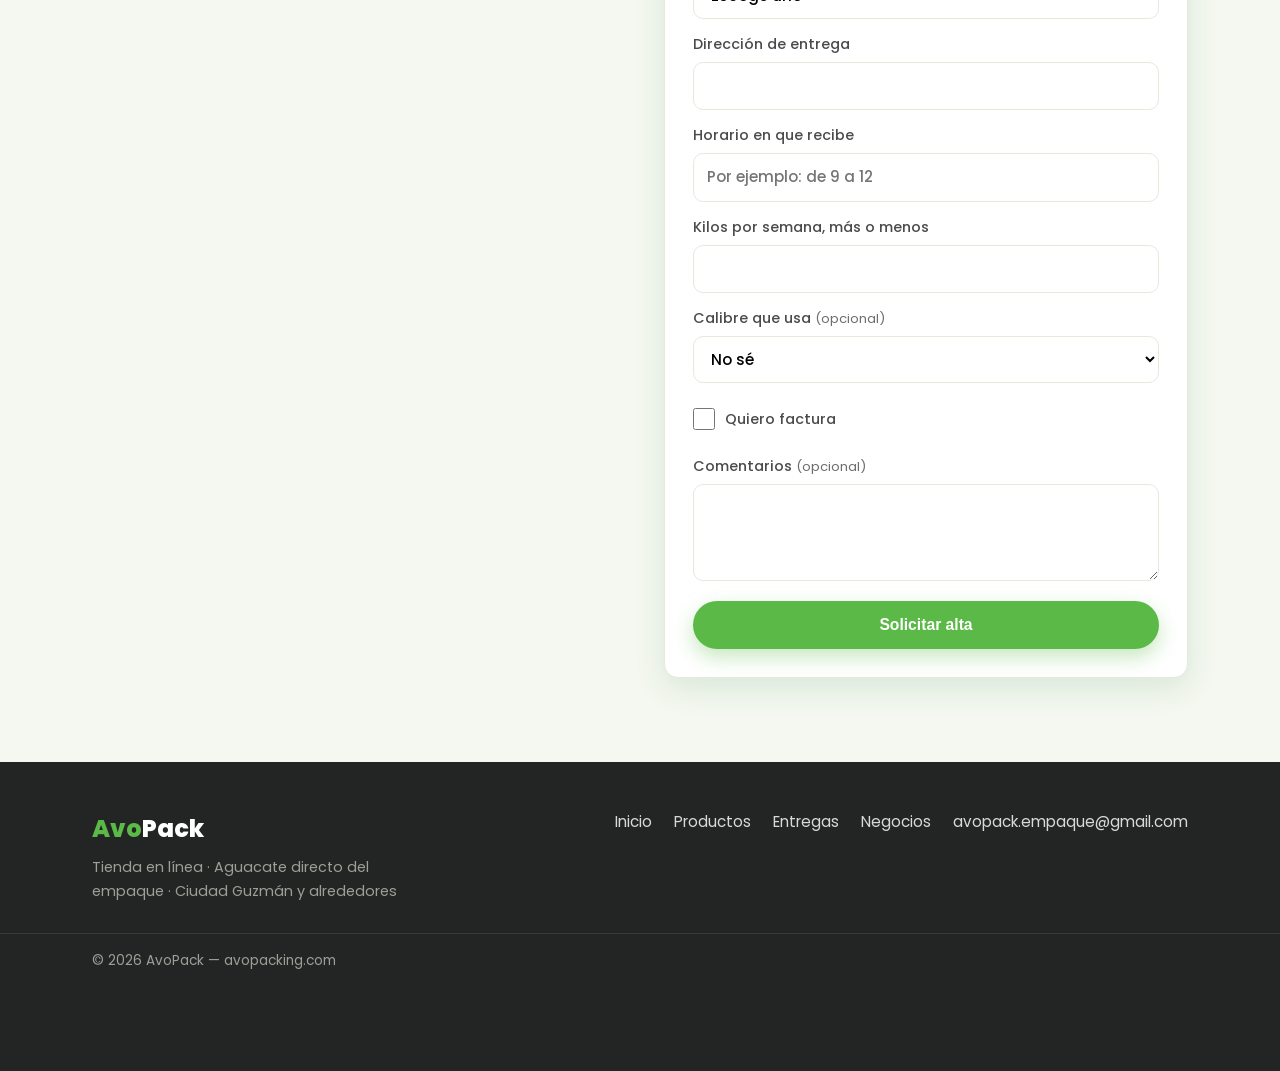
==== commit b8930813: "Tienda: preguntar el municipio primero, en el hero - «¿A dónde te lo llevamos?» es lo primero de la " ====
--- a/tienda/index.html
+++ b/tienda/index.html
@@ -62,9 +62,13 @@
         Sin intermediarios: del empaque de AvoPack a tu casa o tu negocio.
         Pide de lunes a sábado y te lo llevamos el martes.
       </p>
-      <div class="hero-buttons">
-        <a href="#pedido" class="btn btn-primary">Hacer mi pedido</a>
-        <a href="#entrega" class="btn btn-ghost">¿Llegamos a tu casa?</a>
+      <div class="donde">
+        <label for="revisarMunicipio">¿A dónde te lo llevamos?</label>
+        <select id="revisarMunicipio">
+          <option value="">Escoge tu municipio</option>
+        </select>
+        <p class="donde-resultado" id="revisarResultado" role="status" aria-live="polite" hidden></p>
+        <p class="donde-lista" id="dondeLista"></p>
       </div>
     </div>
   </section>
@@ -117,7 +121,7 @@
     <div class="container">
       <div class="section-head">
         <p class="section-eyebrow">Entregas</p>
-        <h2>¿Llegamos a tu casa?</h2>
+        <h2>A dónde entregamos</h2>
         <p class="section-lead">
           Entregamos a domicilio el martes. Recibimos pedidos de lunes a sábado hasta las 6 pm;
           el domingo no tomamos pedidos.
@@ -126,21 +130,19 @@
 
       <div class="zonas" id="zonas" aria-live="polite"></div>
 
-      <div class="revisar">
-        <label for="revisarMunicipio">Escoge tu municipio</label>
-        <select id="revisarMunicipio">
-          <option value="">Escoge uno</option>
-        </select>
-        <p class="aviso" id="revisarResultado" hidden></p>
-      </div>
-
-      <form class="contact-form avisame" id="avisameForm" action="https://formsubmit.co/avopack.empaque@gmail.com" method="POST" hidden novalidate>
+      <p class="nota-zonas">
+        Entregamos en la ciudad de cada municipio y sus colonias. ¿Vives en una comunidad o rancho?
+        Pon cómo llegar en «Referencias» y te confirmamos por correo antes de cobrarte.
+      </p>
+
+      <form class="contact-form avisame" id="avisameForm" action="https://formsubmit.co/avopack.empaque@gmail.com" method="POST" novalidate>
         <input type="hidden" name="_subject" value="Avísame cuando lleguen — avopacking.com" />
         <input type="hidden" name="_captcha" value="false" />
         <input type="hidden" name="_template" value="table" />
         <input type="hidden" name="_next" value="https://avopacking.com/tienda/gracias.html" />
         <div class="form-status" id="avisameStatus" role="status" aria-live="polite"></div>
-        <p>Déjanos tu correo y te avisamos cuando lleguemos a tu municipio.</p>
+        <h3>¿No está tu municipio?</h3>
+        <p>Déjanos tu correo y te avisamos cuando lleguemos.</p>
         <label>
           <span>Tu municipio</span>
           <input type="text" name="municipio" required />
--- a/tienda/tienda.css
+++ b/tienda/tienda.css
@@ -48,17 +48,30 @@
 .municipios li { background: var(--bg-soft); border: 1px solid var(--line); border-radius: 999px; padding: 6px 14px; font-size: 0.92rem; }
 .municipios small { color: var(--gray); }
 .proximamente { grid-column: 1 / -1; text-align: center; color: var(--gray-dark); font-size: 0.92rem; }
-.revisar { max-width: 520px; margin: 34px auto 0; display: flex; flex-direction: column; gap: 8px; }
-.revisar label { font-weight: 600; color: var(--gray-dark); }
-.revisar select {
-  border: 1.5px solid var(--line); border-radius: 10px; padding: 12px 13px;
+.nota-zonas { max-width: 640px; margin: 22px auto 0; text-align: center; color: var(--gray-dark); font-size: 0.92rem; }
+.avisame { max-width: 520px; margin: 34px auto 0; scroll-margin-top: 90px; }
+.avisame h3 { color: var(--green-dark); }
+.avisame p { color: var(--gray-dark); }
+
+/* «¿A dónde te lo llevamos?», en el hero: lo primero que se pregunta. */
+.donde {
+  max-width: 520px; margin: 0 auto; padding: 20px 22px;
+  background: #fff; color: var(--ink); text-align: left;
+  border-radius: var(--radius); box-shadow: 0 14px 34px rgba(0, 0, 0, 0.18);
+  display: flex; flex-direction: column; gap: 10px;
+}
+.donde label { font-weight: 700; font-size: 1.05rem; }
+.donde select {
+  border: 1.5px solid var(--line); border-radius: 10px; padding: 12px 13px; min-height: 48px;
   font: inherit; font-size: 1rem; background: #fff; width: 100%;
 }
-.revisar select:focus-visible { outline: 3px solid var(--green-dark); outline-offset: 2px; }
-.revisar .aviso { margin-top: 6px; }
-.avisame { max-width: 520px; margin: 18px auto 0; }
-.avisame[hidden] { display: none; }
-.avisame p { color: var(--gray-dark); }
+.donde select:focus-visible { outline: 3px solid var(--green-dark); outline-offset: 2px; }
+.donde-resultado { padding: 12px 14px; border-radius: 10px; font-size: 0.95rem; border: 1px solid; }
+.donde-resultado[hidden] { display: none; }
+.donde-resultado.ok { background: #e8f6e2; color: #2e7d32; border-color: #b9e0a8; }
+.donde-resultado.no { background: #fff8e5; color: #7a5a00; border-color: #f1dca0; }
+.donde-resultado a { font-weight: 700; text-decoration: underline; white-space: nowrap; }
+.donde-lista { font-size: 0.85rem; color: var(--gray-dark); }
 .resumen-envio { display: flex; justify-content: space-between; margin-top: 12px; color: var(--gray-dark); }
 
 /* ====== COMO FUNCIONA ====== */
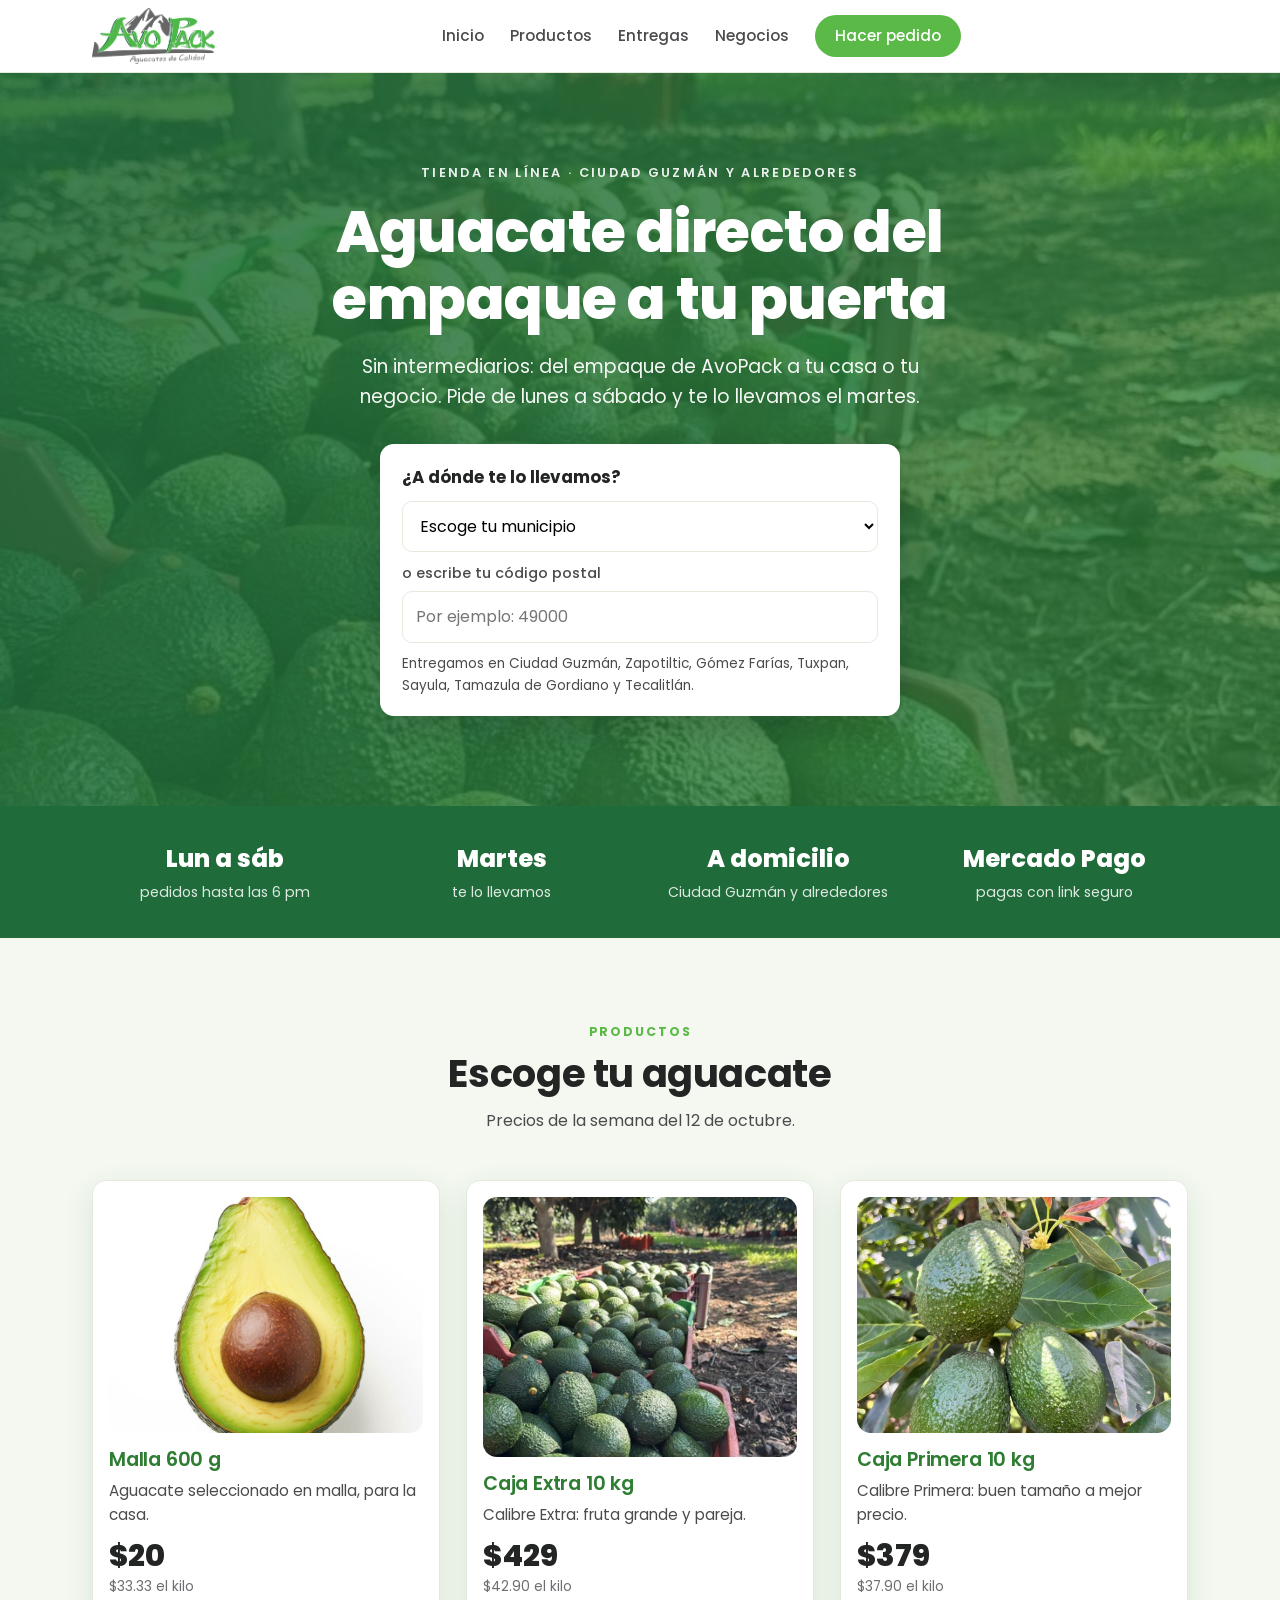
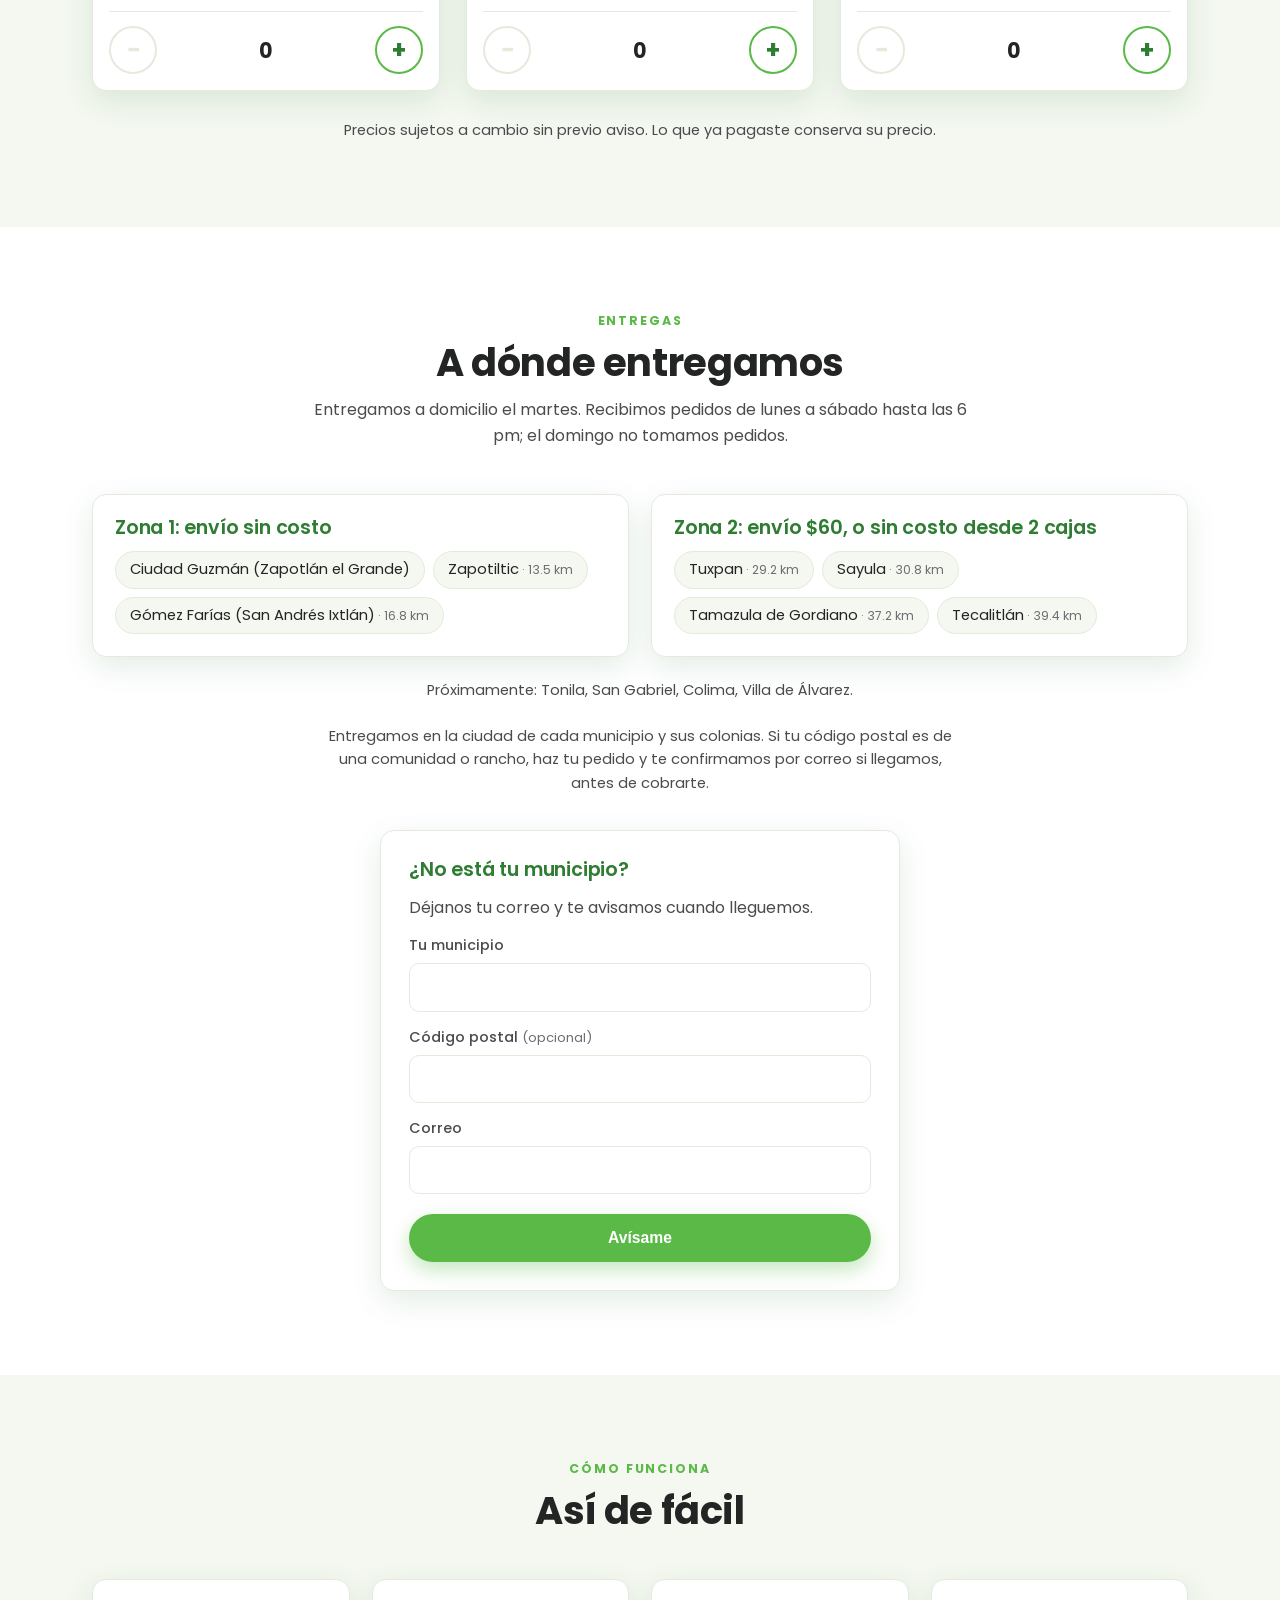
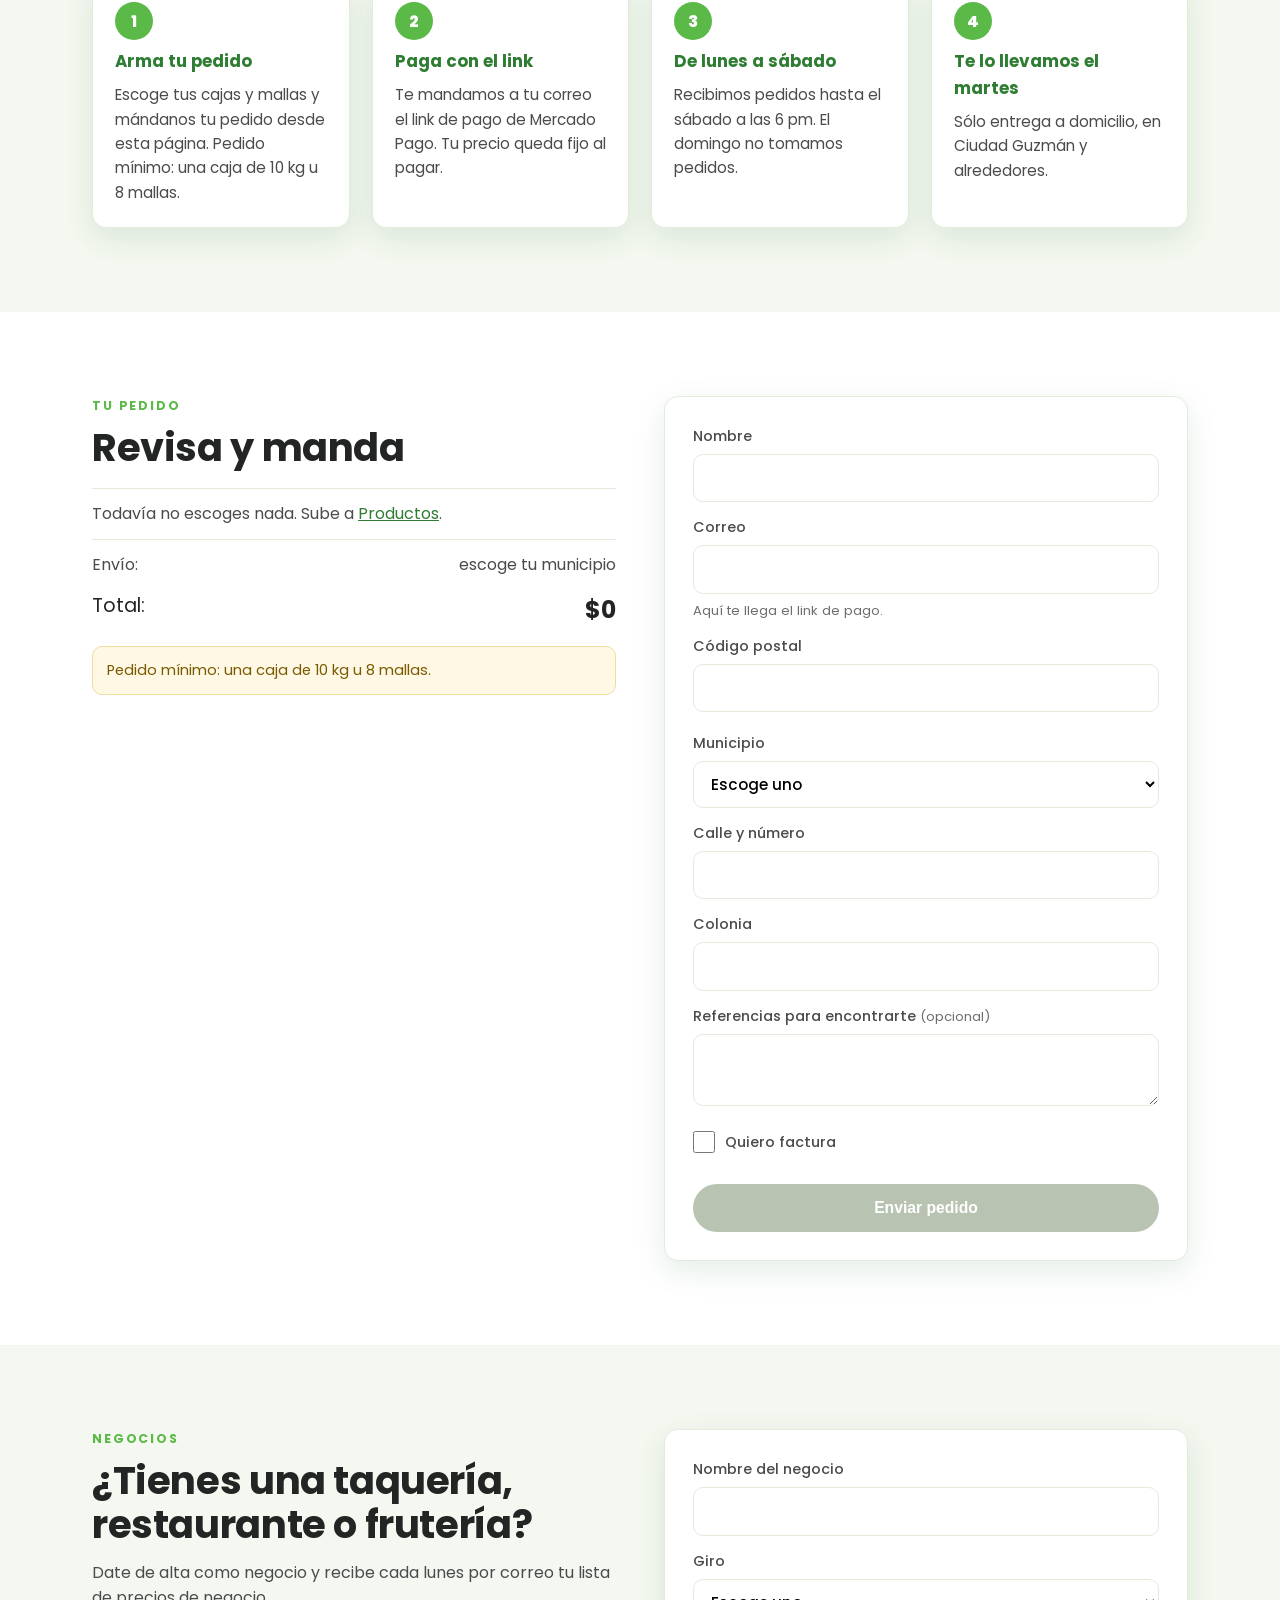
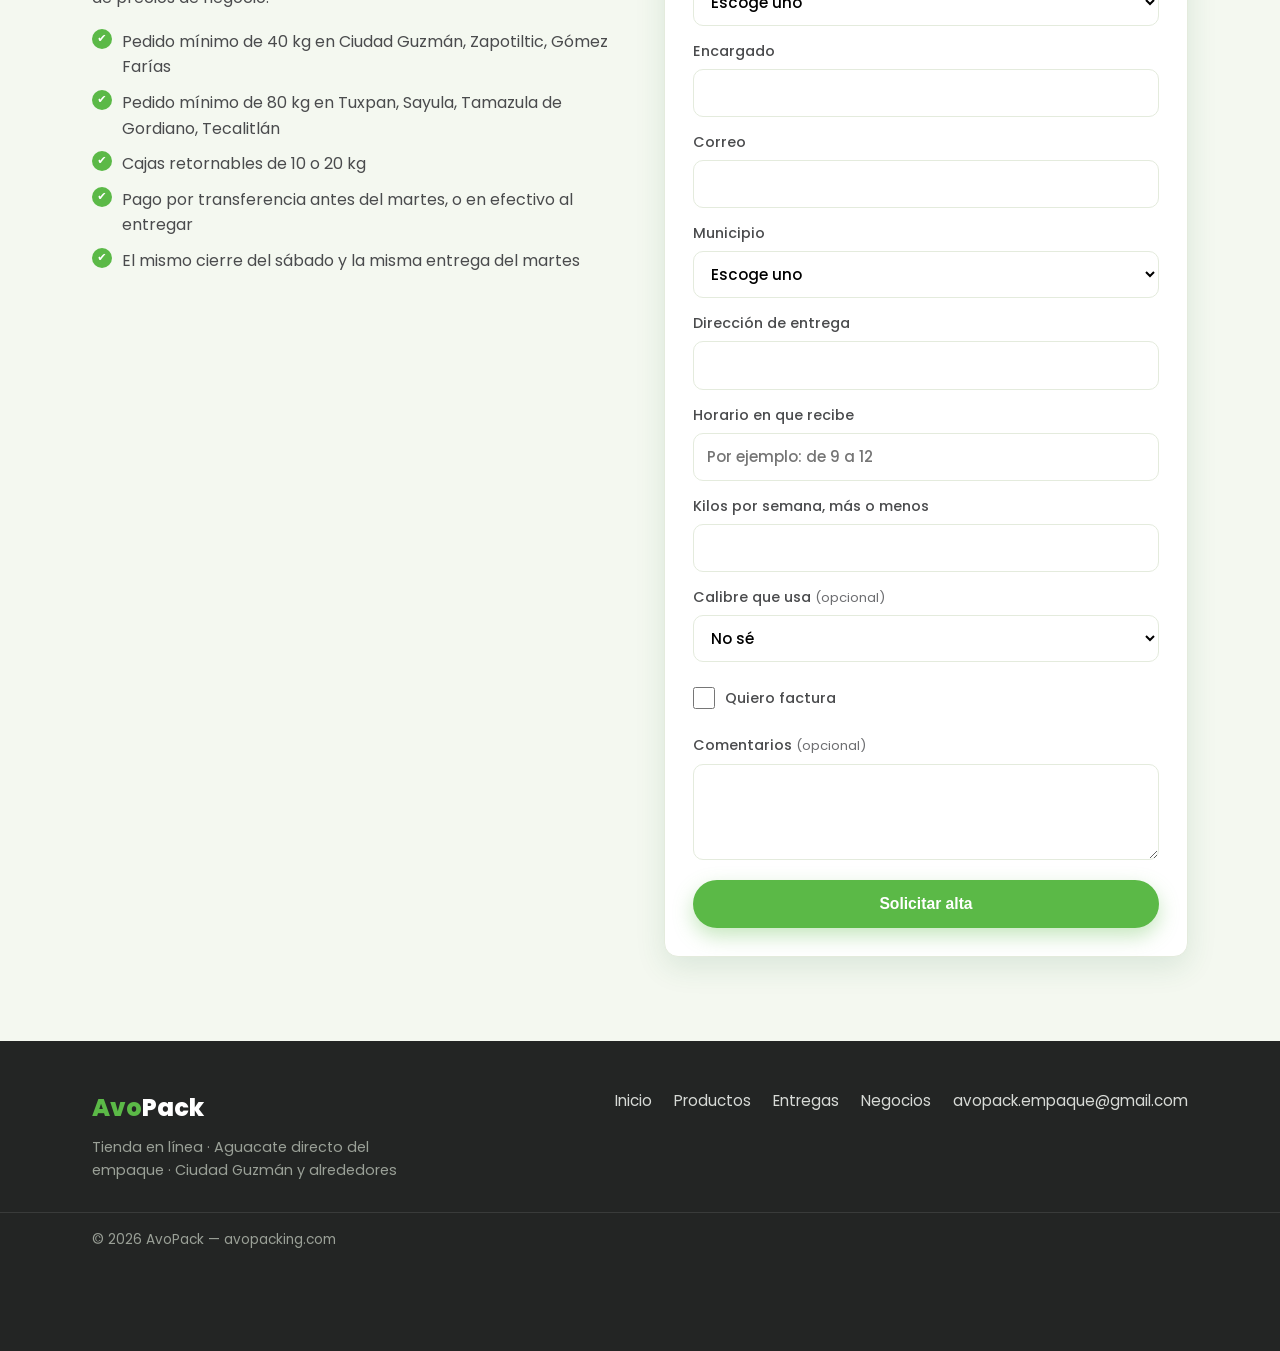
==== commit 9f8e5d58: "Tienda: codigo postal y la franja de entrega - «¿A dónde te lo llevamos?» acepta el código postal ad" ====
--- a/tienda/index.html
+++ b/tienda/index.html
@@ -49,6 +49,12 @@
         <button class="menu-btn" id="menuBtn" aria-label="Menú" aria-expanded="false" aria-controls="nav">
           <span></span><span></span><span></span>
         </button>
+      </div>
+    </div>
+    <div class="ubicacion" id="ubicacion" hidden>
+      <div class="container ubicacion-inner">
+        <span id="ubicacionTexto"></span>
+        <a href="#inicio" id="ubicacionCambiar">Cambiar</a>
       </div>
     </div>
   </header>
@@ -67,6 +73,10 @@
         <select id="revisarMunicipio">
           <option value="">Escoge tu municipio</option>
         </select>
+        <div class="donde-cp">
+          <label for="revisarCp">o escribe tu código postal</label>
+          <input type="text" id="revisarCp" inputmode="numeric" maxlength="5" autocomplete="postal-code" placeholder="Por ejemplo: 49000" />
+        </div>
         <p class="donde-resultado" id="revisarResultado" role="status" aria-live="polite" hidden></p>
         <p class="donde-lista" id="dondeLista"></p>
       </div>
@@ -131,8 +141,8 @@
       <div class="zonas" id="zonas" aria-live="polite"></div>
 
       <p class="nota-zonas">
-        Entregamos en la ciudad de cada municipio y sus colonias. ¿Vives en una comunidad o rancho?
-        Pon cómo llegar en «Referencias» y te confirmamos por correo antes de cobrarte.
+        Entregamos en la ciudad de cada municipio y sus colonias. Si tu código postal es de una
+        comunidad o rancho, haz tu pedido y te confirmamos por correo si llegamos, antes de cobrarte.
       </p>
 
       <form class="contact-form avisame" id="avisameForm" action="https://formsubmit.co/avopack.empaque@gmail.com" method="POST" novalidate>
@@ -146,6 +156,10 @@
         <label>
           <span>Tu municipio</span>
           <input type="text" name="municipio" required />
+        </label>
+        <label>
+          <span>Código postal <small>(opcional)</small></span>
+          <input type="text" name="cp" inputmode="numeric" maxlength="5" autocomplete="postal-code" />
         </label>
         <label>
           <span>Correo</span>
@@ -208,6 +222,7 @@
         <input type="hidden" name="envio" id="campoEnvio" />
         <input type="hidden" name="total" id="campoTotal" />
         <input type="hidden" name="precios_de" id="campoPrecios" />
+        <input type="hidden" name="entrega" id="campoEntrega" />
         <div class="form-status" id="pedidoStatus" role="status" aria-live="polite"></div>
 
         <label>
@@ -218,6 +233,11 @@
           <span>Correo</span>
           <input type="email" name="email" autocomplete="email" required />
           <small class="ayuda">Aquí te llega el link de pago.</small>
+        </label>
+        <label>
+          <span>Código postal</span>
+          <input type="text" name="cp" id="pedidoCp" inputmode="numeric" maxlength="5" pattern="\d{5}" autocomplete="postal-code" required />
+          <small class="ayuda" id="pedidoCpNota" aria-live="polite"></small>
         </label>
         <label>
           <span>Municipio</span>
--- a/tienda/tienda.css
+++ b/tienda/tienda.css
@@ -49,7 +49,7 @@
 .municipios small { color: var(--gray); }
 .proximamente { grid-column: 1 / -1; text-align: center; color: var(--gray-dark); font-size: 0.92rem; }
 .nota-zonas { max-width: 640px; margin: 22px auto 0; text-align: center; color: var(--gray-dark); font-size: 0.92rem; }
-.avisame { max-width: 520px; margin: 34px auto 0; scroll-margin-top: 90px; }
+.avisame { max-width: 520px; margin: 34px auto 0; scroll-margin-top: 140px; }
 .avisame h3 { color: var(--green-dark); }
 .avisame p { color: var(--gray-dark); }
 
@@ -69,7 +69,20 @@
 .donde-resultado { padding: 12px 14px; border-radius: 10px; font-size: 0.95rem; border: 1px solid; }
 .donde-resultado[hidden] { display: none; }
 .donde-resultado.ok { background: #e8f6e2; color: #2e7d32; border-color: #b9e0a8; }
-.donde-resultado.no { background: #fff8e5; color: #7a5a00; border-color: #f1dca0; }
+.donde-resultado.no, .donde-resultado.duda { background: #fff8e5; color: #7a5a00; border-color: #f1dca0; }
+.donde-cp { display: flex; flex-direction: column; gap: 6px; }
+.donde-cp label { font-weight: 500; font-size: 0.9rem; color: var(--gray-dark); }
+.donde-cp input {
+  border: 1.5px solid var(--line); border-radius: 10px; padding: 12px 13px; min-height: 48px;
+  font: inherit; font-size: 1rem; width: 100%;
+}
+.donde-cp input:focus-visible { outline: 3px solid var(--green-dark); outline-offset: 2px; }
+
+/* Dónde sí llegamos, fijo bajo el encabezado en toda la página. */
+.ubicacion { background: var(--green-deep); color: #fff; font-size: 0.88rem; }
+.ubicacion[hidden] { display: none; }
+.ubicacion-inner { display: flex; justify-content: space-between; align-items: center; gap: 12px; min-height: 38px; padding-top: 6px; padding-bottom: 6px; }
+.ubicacion a { color: #fff; font-weight: 700; text-decoration: underline; white-space: nowrap; min-height: 32px; display: inline-flex; align-items: center; }
 .donde-resultado a { font-weight: 700; text-decoration: underline; white-space: nowrap; }
 .donde-lista { font-size: 0.85rem; color: var(--gray-dark); }
 .resumen-envio { display: flex; justify-content: space-between; margin-top: 12px; color: var(--gray-dark); }
@@ -133,7 +146,7 @@
 .barra-pedido[hidden], .barra-pedido.en-pedido { display: none; }
 
 /* Que el encabezado fijo no tape el título al saltar a una sección. */
-section[id] { scroll-margin-top: 72px; }
+section[id] { scroll-margin-top: 140px; }
 .barra-pedido:focus-visible { outline: 3px solid var(--green); outline-offset: 3px; }
 .site-footer { padding-bottom: 84px; }
 
@@ -144,5 +157,7 @@
 }
 @media (max-width: 480px) {
   .pasos { grid-template-columns: 1fr; }
+  .ubicacion { font-size: 0.78rem; }
+  .ubicacion-inner { min-height: 32px; padding-top: 4px; padding-bottom: 4px; gap: 8px; line-height: 1.35; }
   .hero-tienda { min-height: 0; }
 }
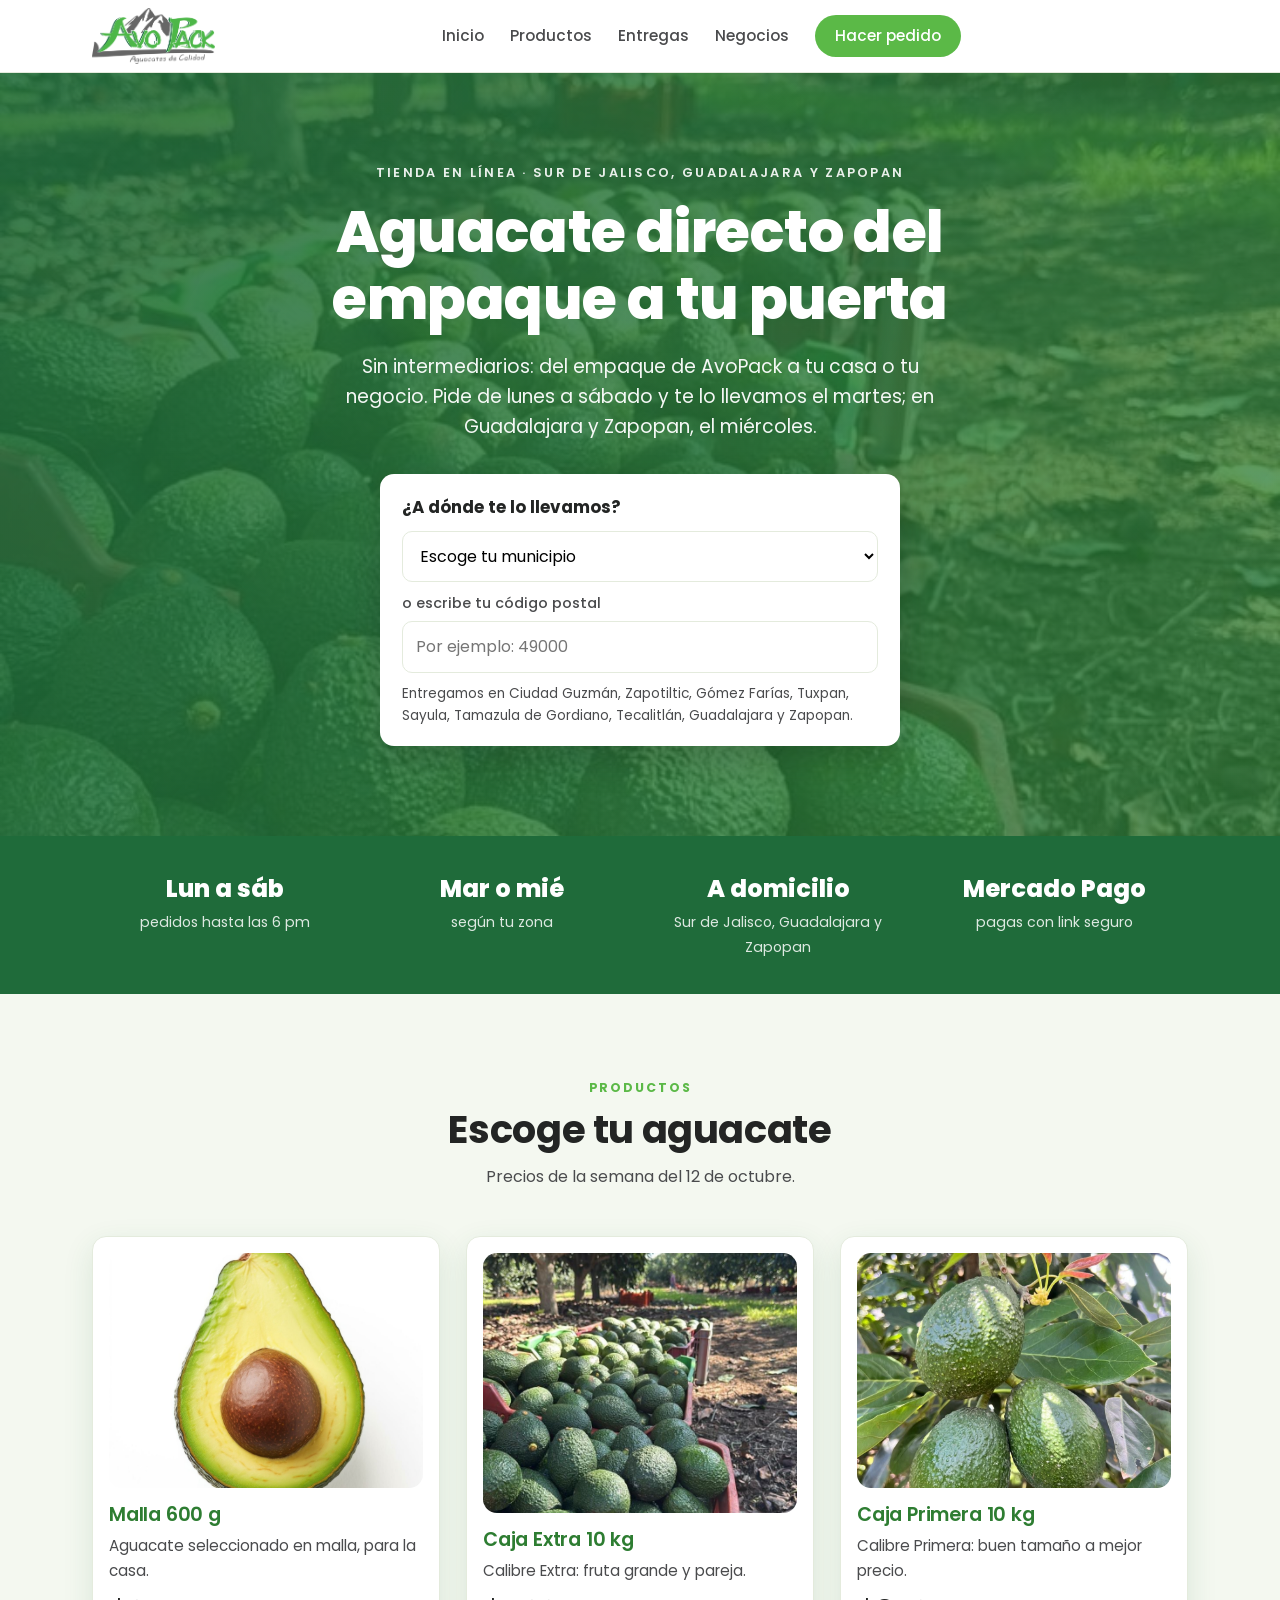
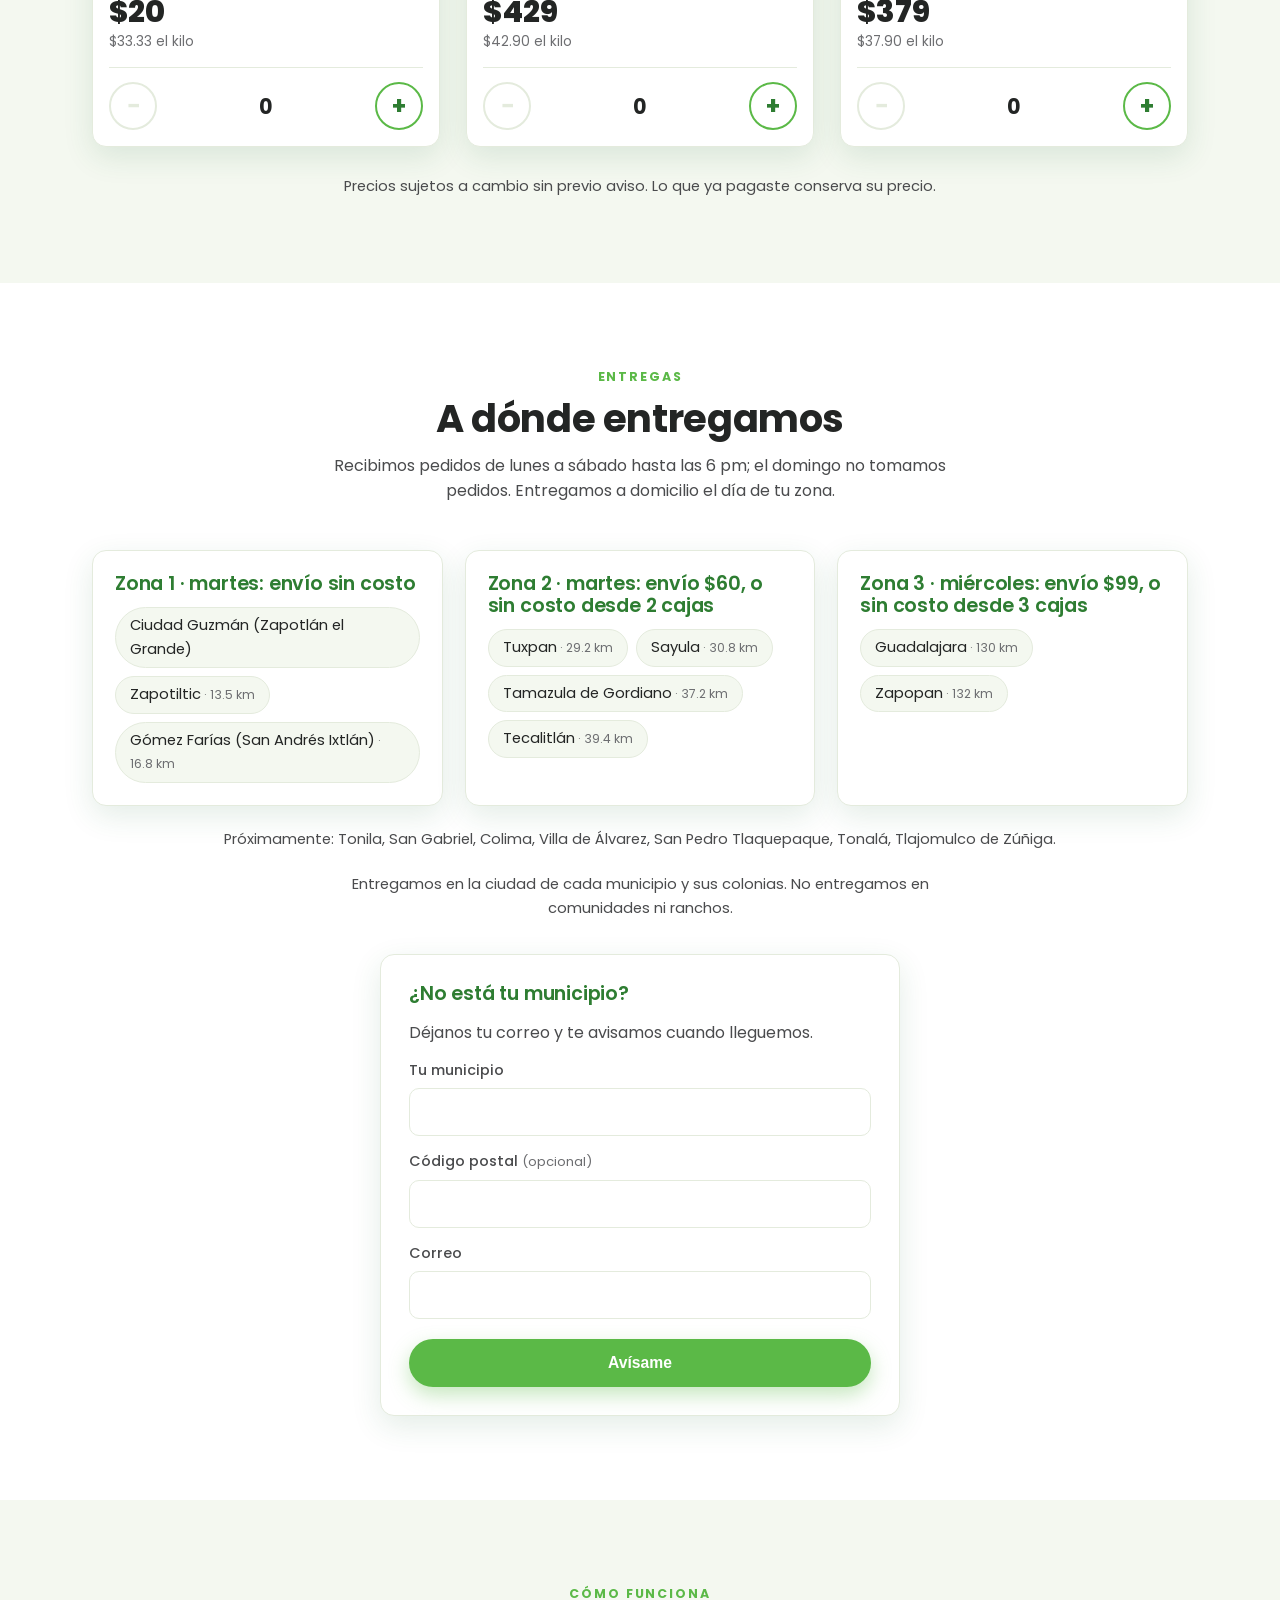
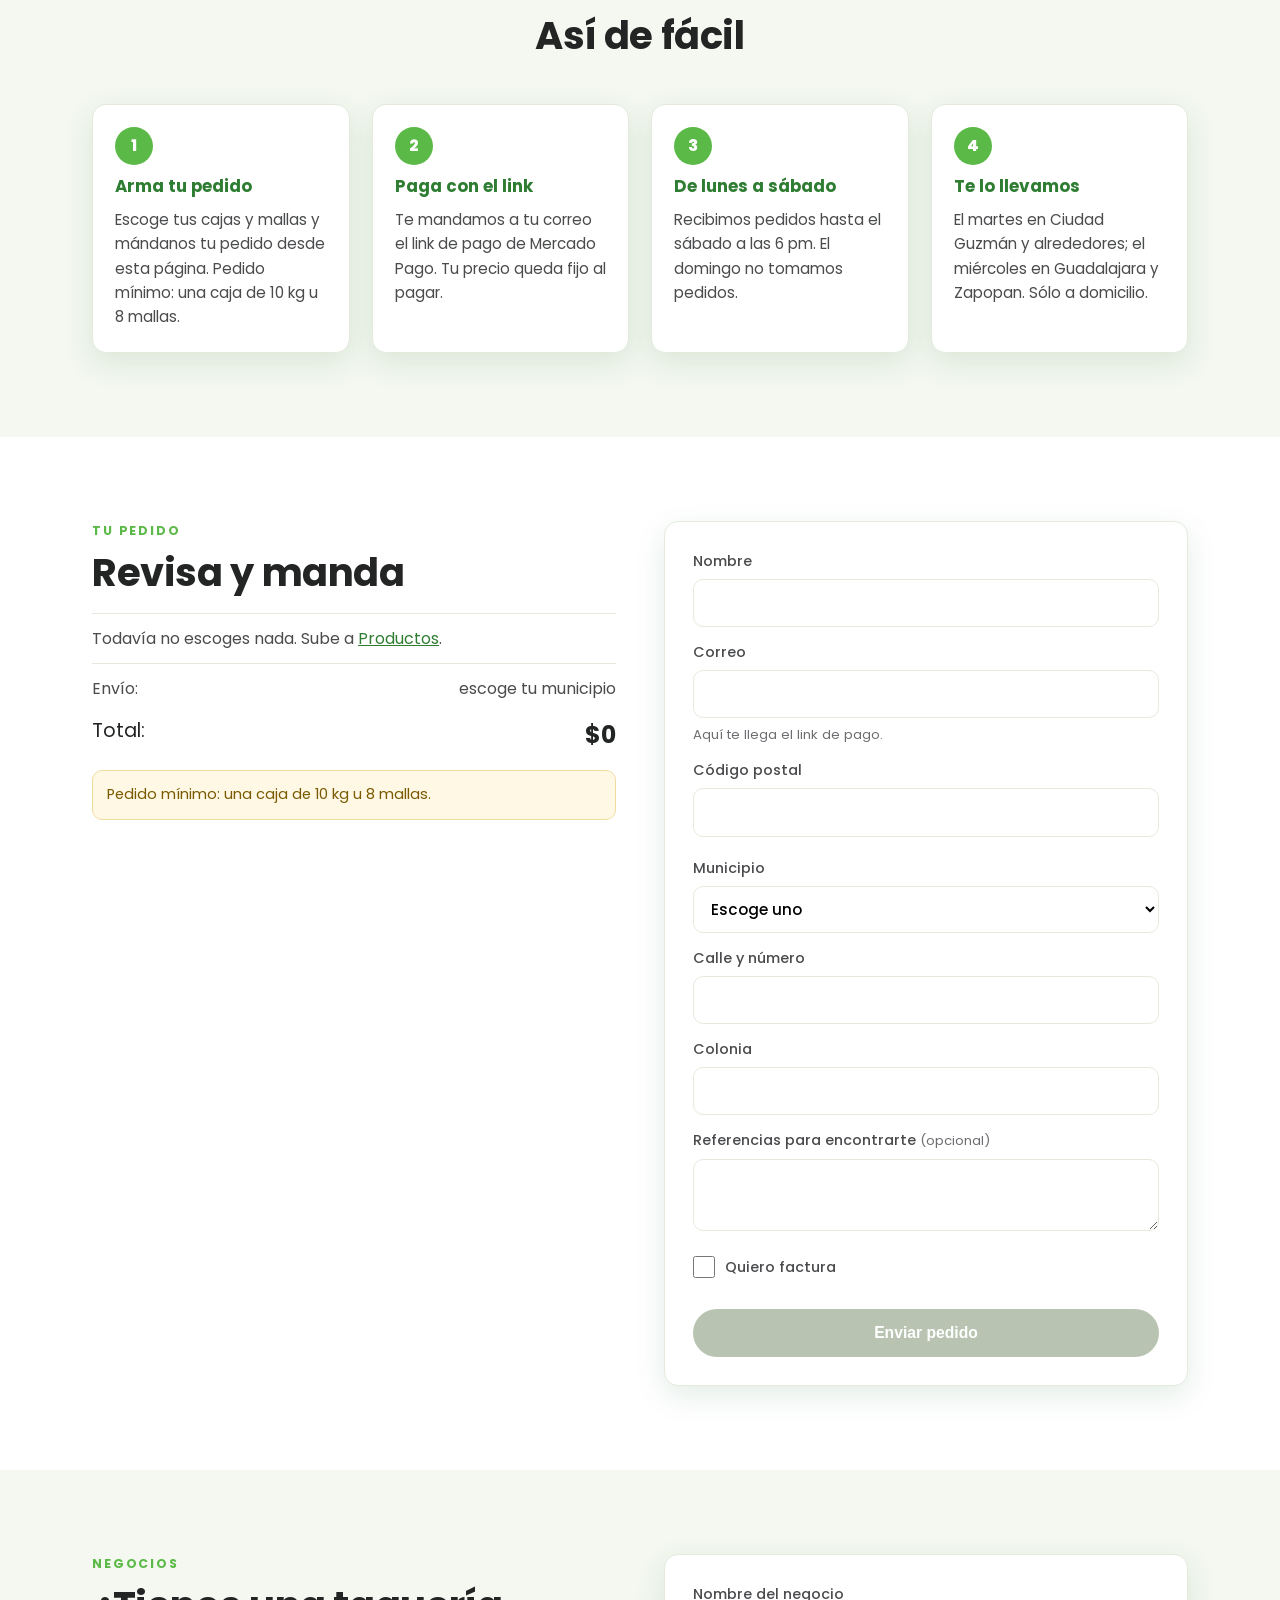
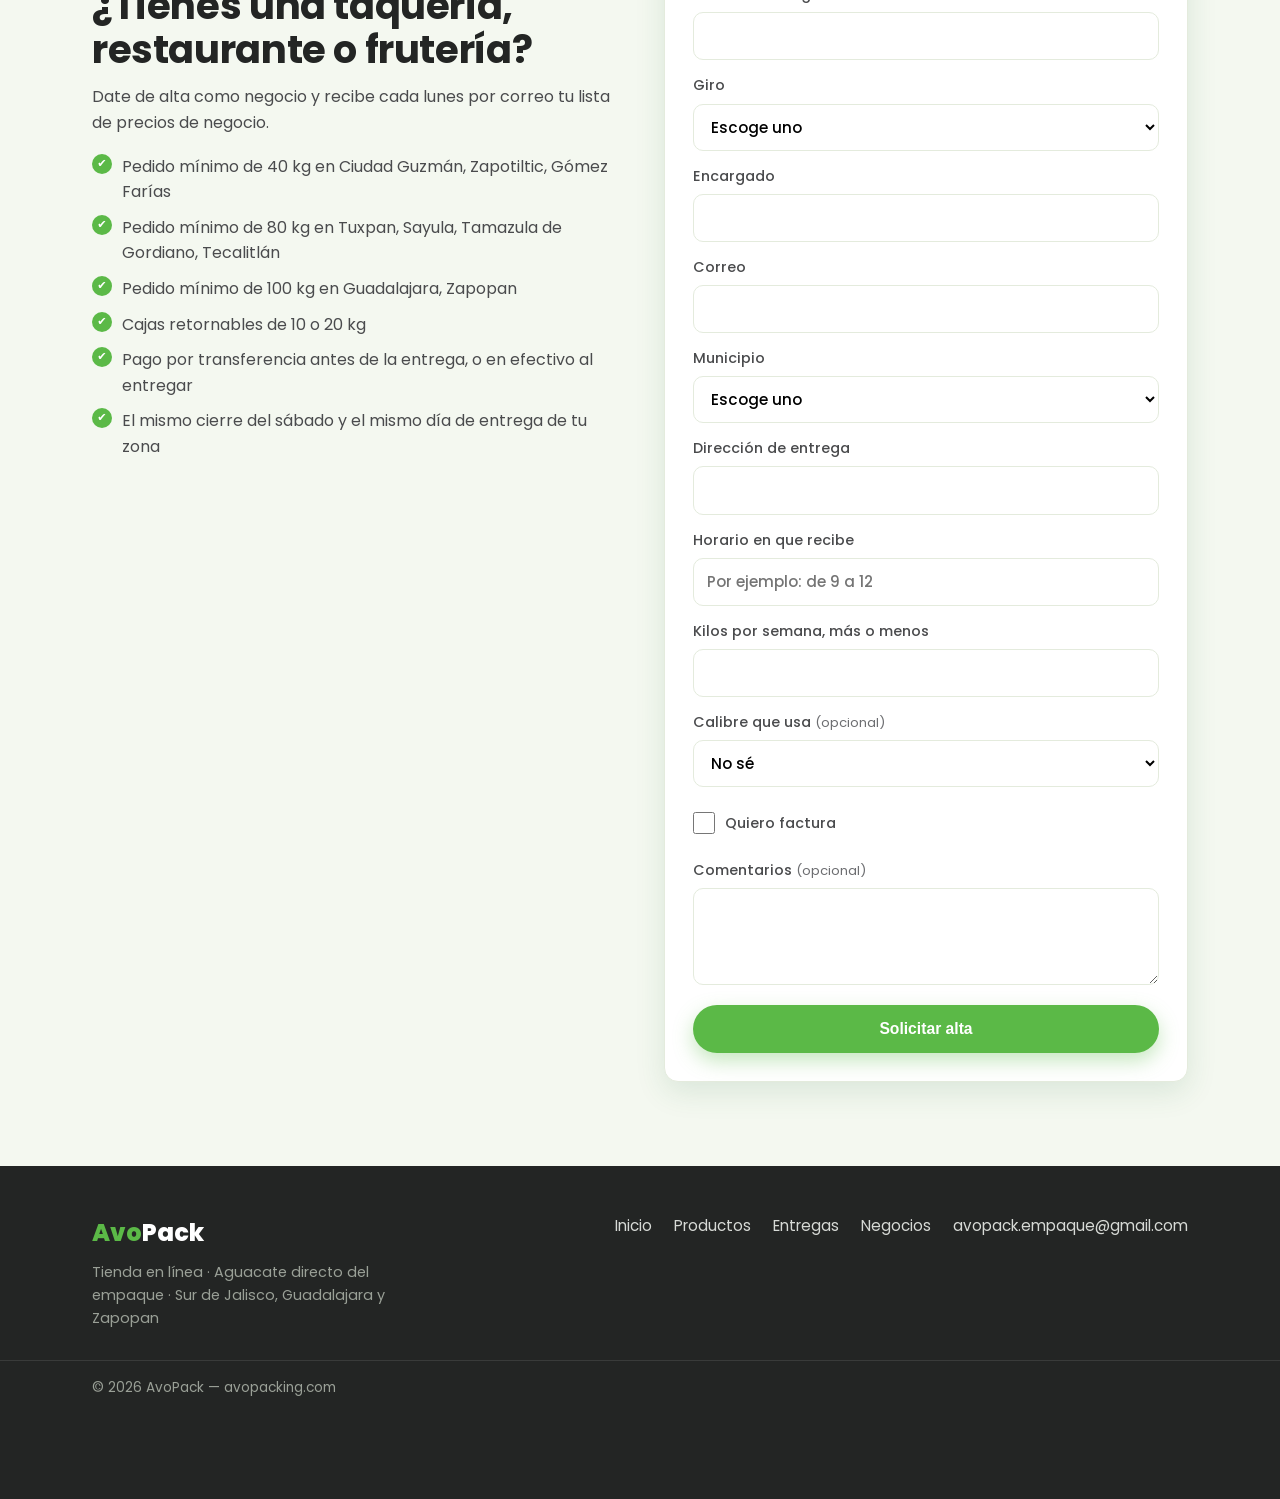
==== commit 7fd87b19: "Tienda: Guadalajara y Zapopan, y sin entrega a ranchos - Zona 3 nueva: Guadalajara (172 códigos) y Z" ====
--- a/tienda/index.html
+++ b/tienda/index.html
@@ -5,10 +5,10 @@
   <meta name="viewport" content="width=device-width, initial-scale=1.0" />
   <title>Tienda en línea — AvoPack</title>
   <meta name="description"
-    content="Aguacate directo del empaque a tu puerta en Ciudad Guzmán y alrededores. Pide de lunes a sábado y te lo llevamos el martes." />
+    content="Aguacate directo del empaque a tu puerta en Ciudad Guzmán y alrededores, Guadalajara y Zapopan. Pide de lunes a sábado y te lo llevamos esa semana." />
 
   <meta property="og:title" content="Tienda en línea — AvoPack" />
-  <meta property="og:description" content="Aguacate directo del empaque a tu puerta en Ciudad Guzmán y alrededores." />
+  <meta property="og:description" content="Aguacate directo del empaque a tu puerta en Ciudad Guzmán y alrededores, Guadalajara y Zapopan." />
   <meta property="og:type" content="website" />
   <meta property="og:url" content="https://avopacking.com/tienda/" />
   <meta property="og:image" content="https://avopacking.com/assets/fotos/foto-campo-1.jpg" />
@@ -62,11 +62,11 @@
   <!-- ====== HERO ====== -->
   <section class="hero hero-tienda" id="inicio">
     <div class="container hero-content">
-      <p class="eyebrow">Tienda en línea · Ciudad Guzmán y alrededores</p>
+      <p class="eyebrow">Tienda en línea · Sur de Jalisco, Guadalajara y Zapopan</p>
       <h1>Aguacate directo del empaque a tu puerta</h1>
       <p class="hero-sub">
         Sin intermediarios: del empaque de AvoPack a tu casa o tu negocio.
-        Pide de lunes a sábado y te lo llevamos el martes.
+        Pide de lunes a sábado y te lo llevamos el martes; en Guadalajara y Zapopan, el miércoles.
       </p>
       <div class="donde">
         <label for="revisarMunicipio">¿A dónde te lo llevamos?</label>
@@ -91,12 +91,12 @@
         <span>pedidos hasta las 6 pm</span>
       </div>
       <div class="stat">
-        <strong>Martes</strong>
-        <span>te lo llevamos</span>
+        <strong>Mar o mié</strong>
+        <span>según tu zona</span>
       </div>
       <div class="stat">
         <strong>A domicilio</strong>
-        <span>Ciudad Guzmán y alrededores</span>
+        <span>Sur de Jalisco, Guadalajara y Zapopan</span>
       </div>
       <div class="stat">
         <strong>Mercado Pago</strong>
@@ -133,16 +133,16 @@
         <p class="section-eyebrow">Entregas</p>
         <h2>A dónde entregamos</h2>
         <p class="section-lead">
-          Entregamos a domicilio el martes. Recibimos pedidos de lunes a sábado hasta las 6 pm;
-          el domingo no tomamos pedidos.
+          Recibimos pedidos de lunes a sábado hasta las 6 pm; el domingo no tomamos pedidos.
+          Entregamos a domicilio el día de tu zona.
         </p>
       </div>
 
       <div class="zonas" id="zonas" aria-live="polite"></div>
 
       <p class="nota-zonas">
-        Entregamos en la ciudad de cada municipio y sus colonias. Si tu código postal es de una
-        comunidad o rancho, haz tu pedido y te confirmamos por correo si llegamos, antes de cobrarte.
+        Entregamos en la ciudad de cada municipio y sus colonias. No entregamos en comunidades ni
+        ranchos.
       </p>
 
       <form class="contact-form avisame" id="avisameForm" action="https://formsubmit.co/avopack.empaque@gmail.com" method="POST" novalidate>
@@ -192,8 +192,9 @@
           <span>Recibimos pedidos hasta el sábado a las 6 pm. El domingo no tomamos pedidos.</span>
         </li>
         <li>
-          <strong>Te lo llevamos el martes</strong>
-          <span>Sólo entrega a domicilio, en Ciudad Guzmán y alrededores.</span>
+          <strong>Te lo llevamos</strong>
+          <span>El martes en Ciudad Guzmán y alrededores; el miércoles en Guadalajara y Zapopan.
+            Sólo a domicilio.</span>
         </li>
       </ol>
     </div>
@@ -222,7 +223,6 @@
         <input type="hidden" name="envio" id="campoEnvio" />
         <input type="hidden" name="total" id="campoTotal" />
         <input type="hidden" name="precios_de" id="campoPrecios" />
-        <input type="hidden" name="entrega" id="campoEntrega" />
         <div class="form-status" id="pedidoStatus" role="status" aria-live="polite"></div>
 
         <label>
@@ -287,8 +287,8 @@
         </p>
         <ul class="check-list" id="negociosReglas">
           <li>Cajas retornables de 10 o 20 kg</li>
-          <li>Pago por transferencia antes del martes, o en efectivo al entregar</li>
-          <li>El mismo cierre del sábado y la misma entrega del martes</li>
+          <li>Pago por transferencia antes de la entrega, o en efectivo al entregar</li>
+          <li>El mismo cierre del sábado y el mismo día de entrega de tu zona</li>
         </ul>
       </div>
 
@@ -382,7 +382,7 @@
     <div class="container footer-inner">
       <div class="footer-brand">
         <strong>Avo<span>Pack</span></strong>
-        <p>Tienda en línea · Aguacate directo del empaque · Ciudad Guzmán y alrededores</p>
+        <p>Tienda en línea · Aguacate directo del empaque · Sur de Jalisco, Guadalajara y Zapopan</p>
       </div>
       <div class="footer-links">
         <a href="/">Inicio</a>
--- a/tienda/tienda.css
+++ b/tienda/tienda.css
@@ -41,7 +41,7 @@
 .nota-precios { text-align: center; color: var(--gray-dark); font-size: 0.92rem; margin-top: 28px; }
 
 /* ====== ENTREGAS ====== */
-.zonas { display: grid; grid-template-columns: repeat(2, minmax(0, 1fr)); gap: 22px; }
+.zonas { display: grid; grid-template-columns: repeat(auto-fit, minmax(min(100%, 300px), 1fr)); gap: 22px; }
 .zona { background: #fff; border: 1px solid var(--line); border-radius: var(--radius); padding: 22px; box-shadow: var(--shadow); }
 .zona h3 { color: var(--green-dark); margin-bottom: 12px; }
 .municipios { list-style: none; display: flex; flex-wrap: wrap; gap: 8px; }
@@ -69,7 +69,7 @@
 .donde-resultado { padding: 12px 14px; border-radius: 10px; font-size: 0.95rem; border: 1px solid; }
 .donde-resultado[hidden] { display: none; }
 .donde-resultado.ok { background: #e8f6e2; color: #2e7d32; border-color: #b9e0a8; }
-.donde-resultado.no, .donde-resultado.duda { background: #fff8e5; color: #7a5a00; border-color: #f1dca0; }
+.donde-resultado.no { background: #fff8e5; color: #7a5a00; border-color: #f1dca0; }
 .donde-cp { display: flex; flex-direction: column; gap: 6px; }
 .donde-cp label { font-weight: 500; font-size: 0.9rem; color: var(--gray-dark); }
 .donde-cp input {
@@ -153,7 +153,7 @@
 /* ====== RESPONSIVE ====== */
 @media (max-width: 880px) {
   .pasos { grid-template-columns: repeat(2, 1fr); }
-  .order-grid, .zonas { grid-template-columns: minmax(0, 1fr); gap: 30px; }
+  .order-grid { grid-template-columns: minmax(0, 1fr); gap: 30px; }
 }
 @media (max-width: 480px) {
   .pasos { grid-template-columns: 1fr; }
